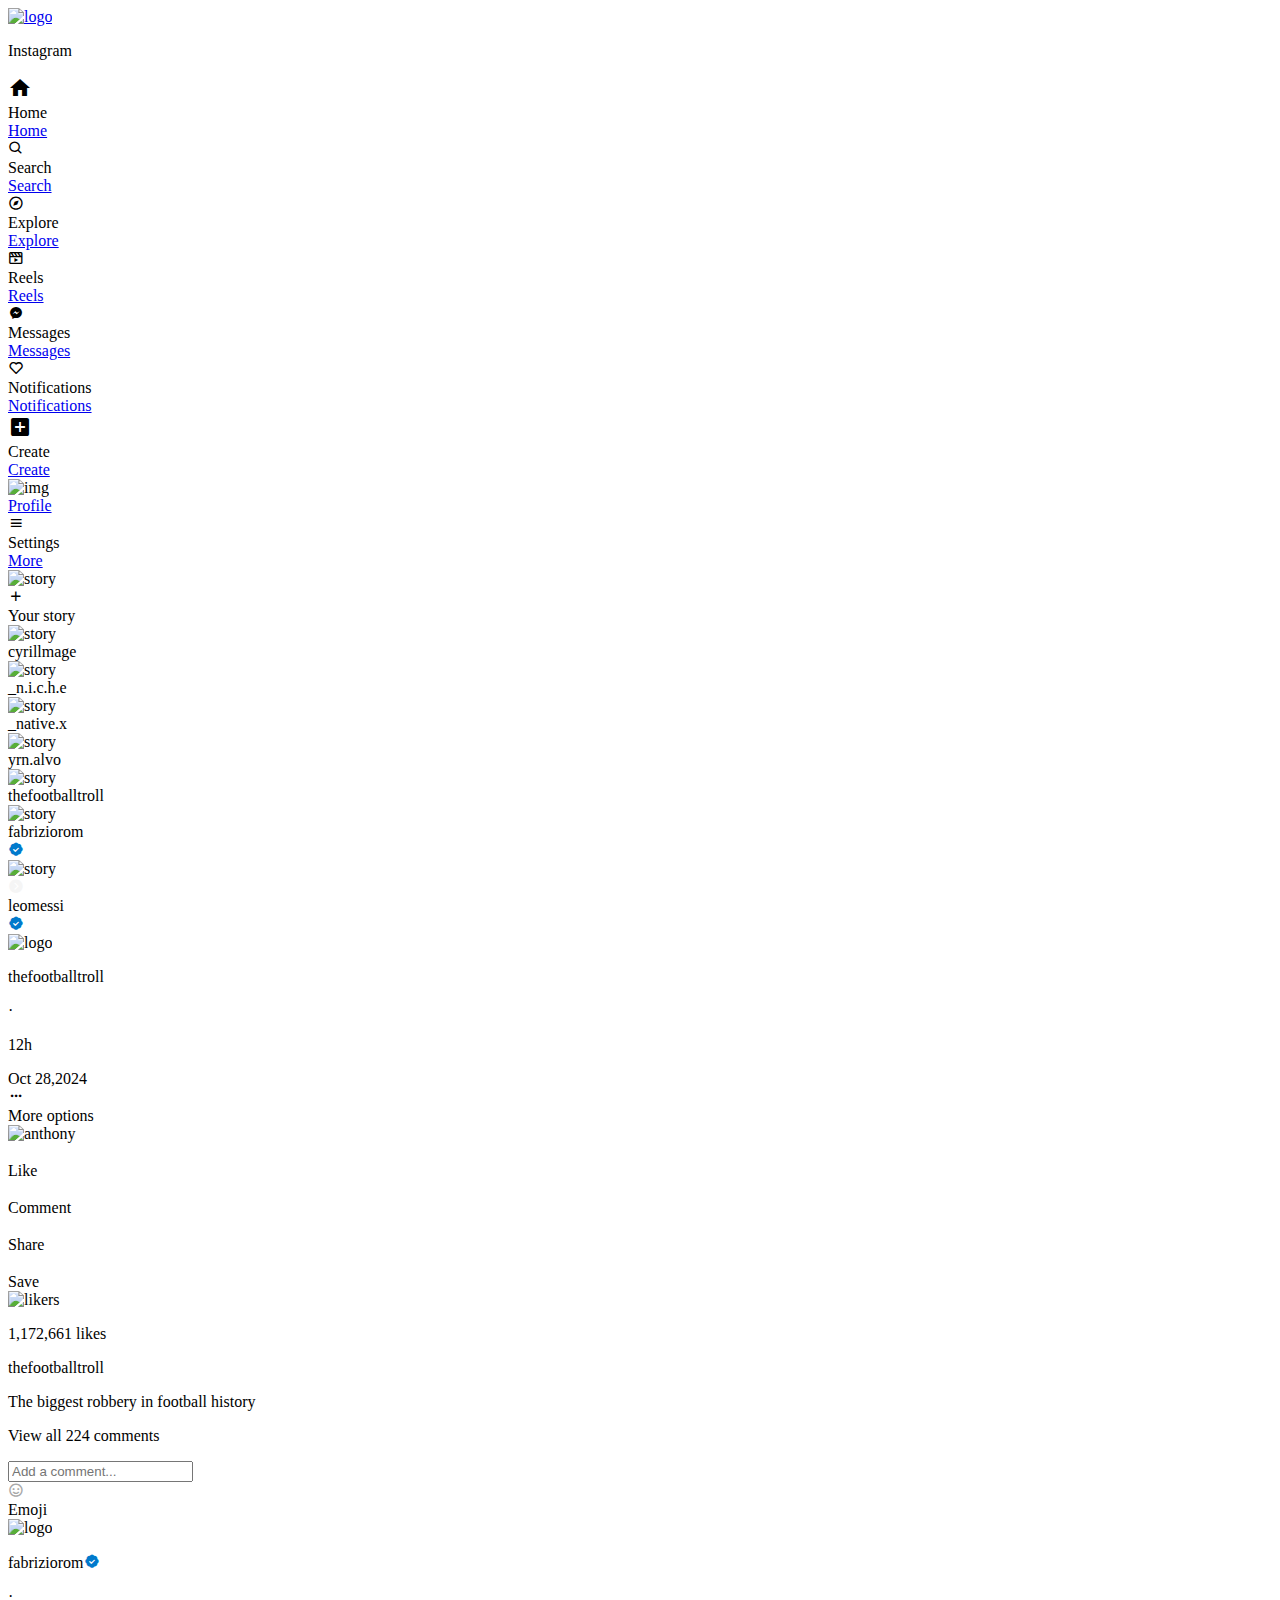
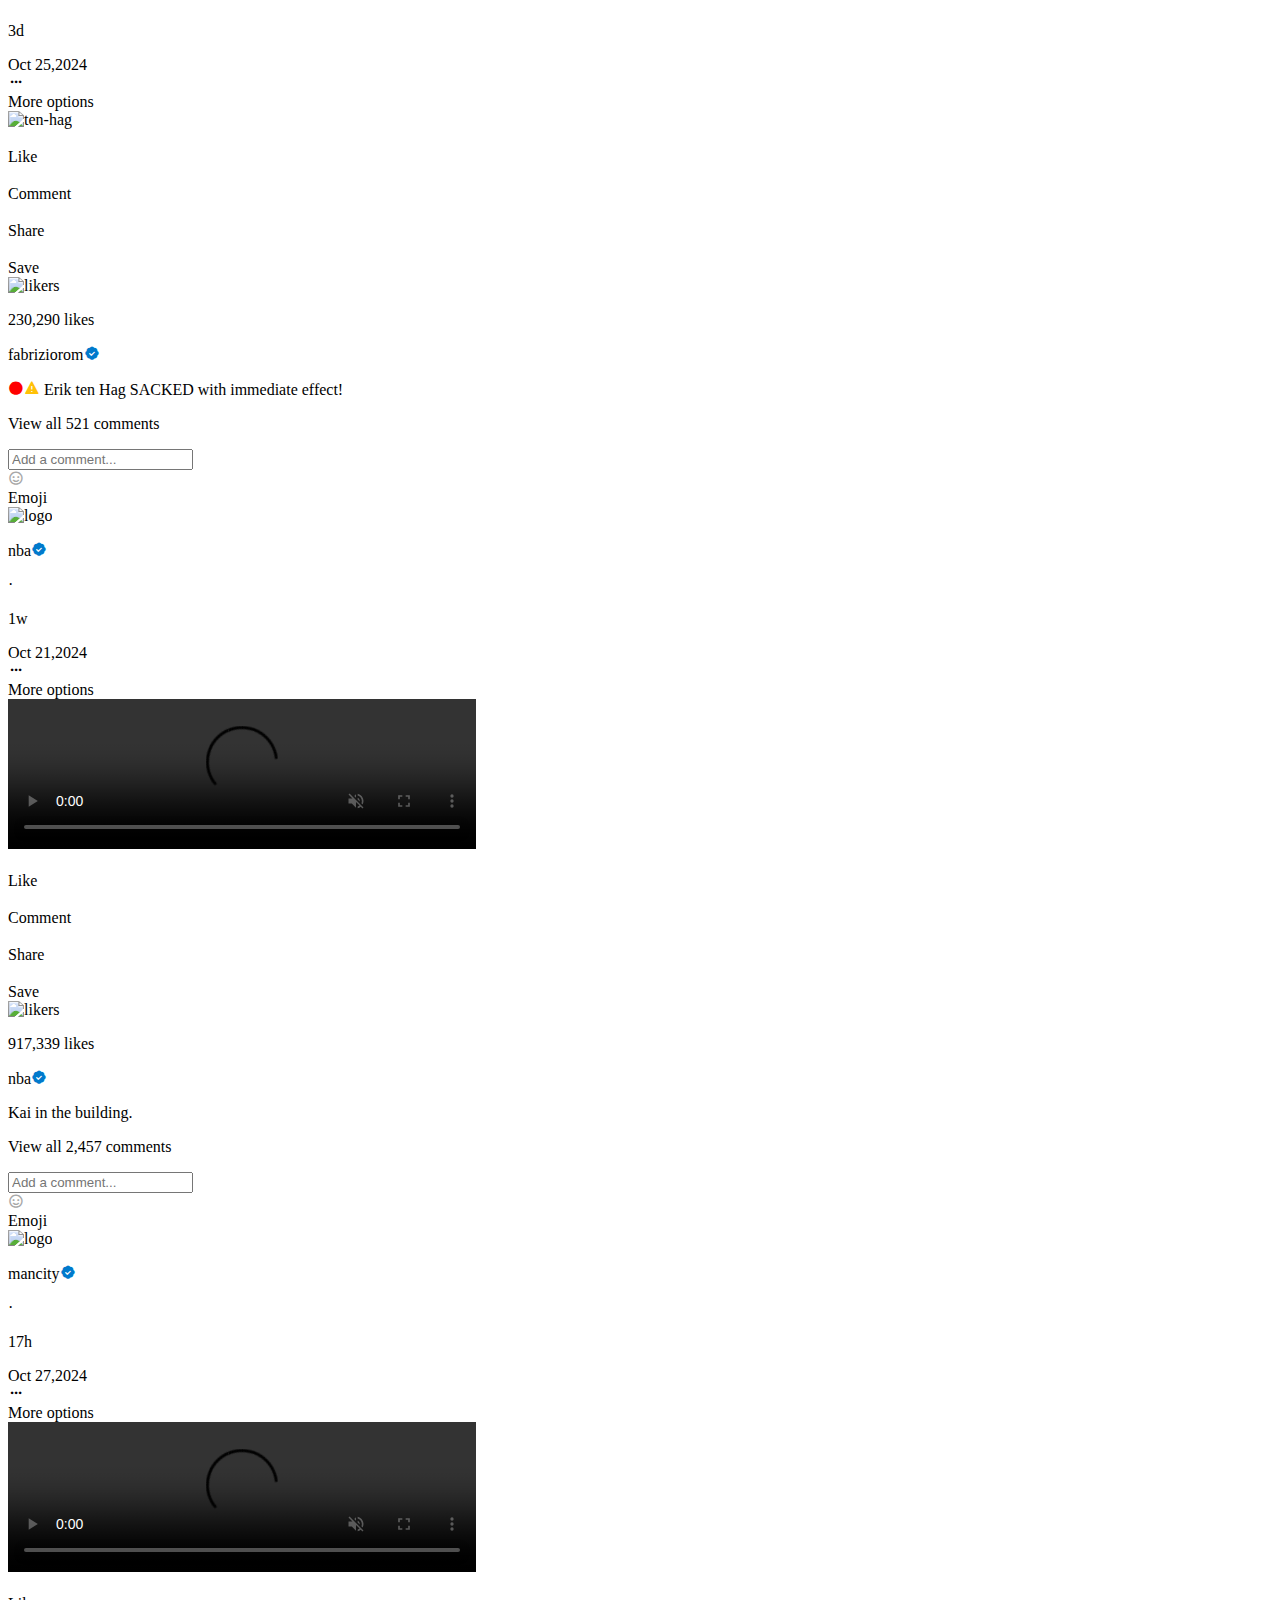
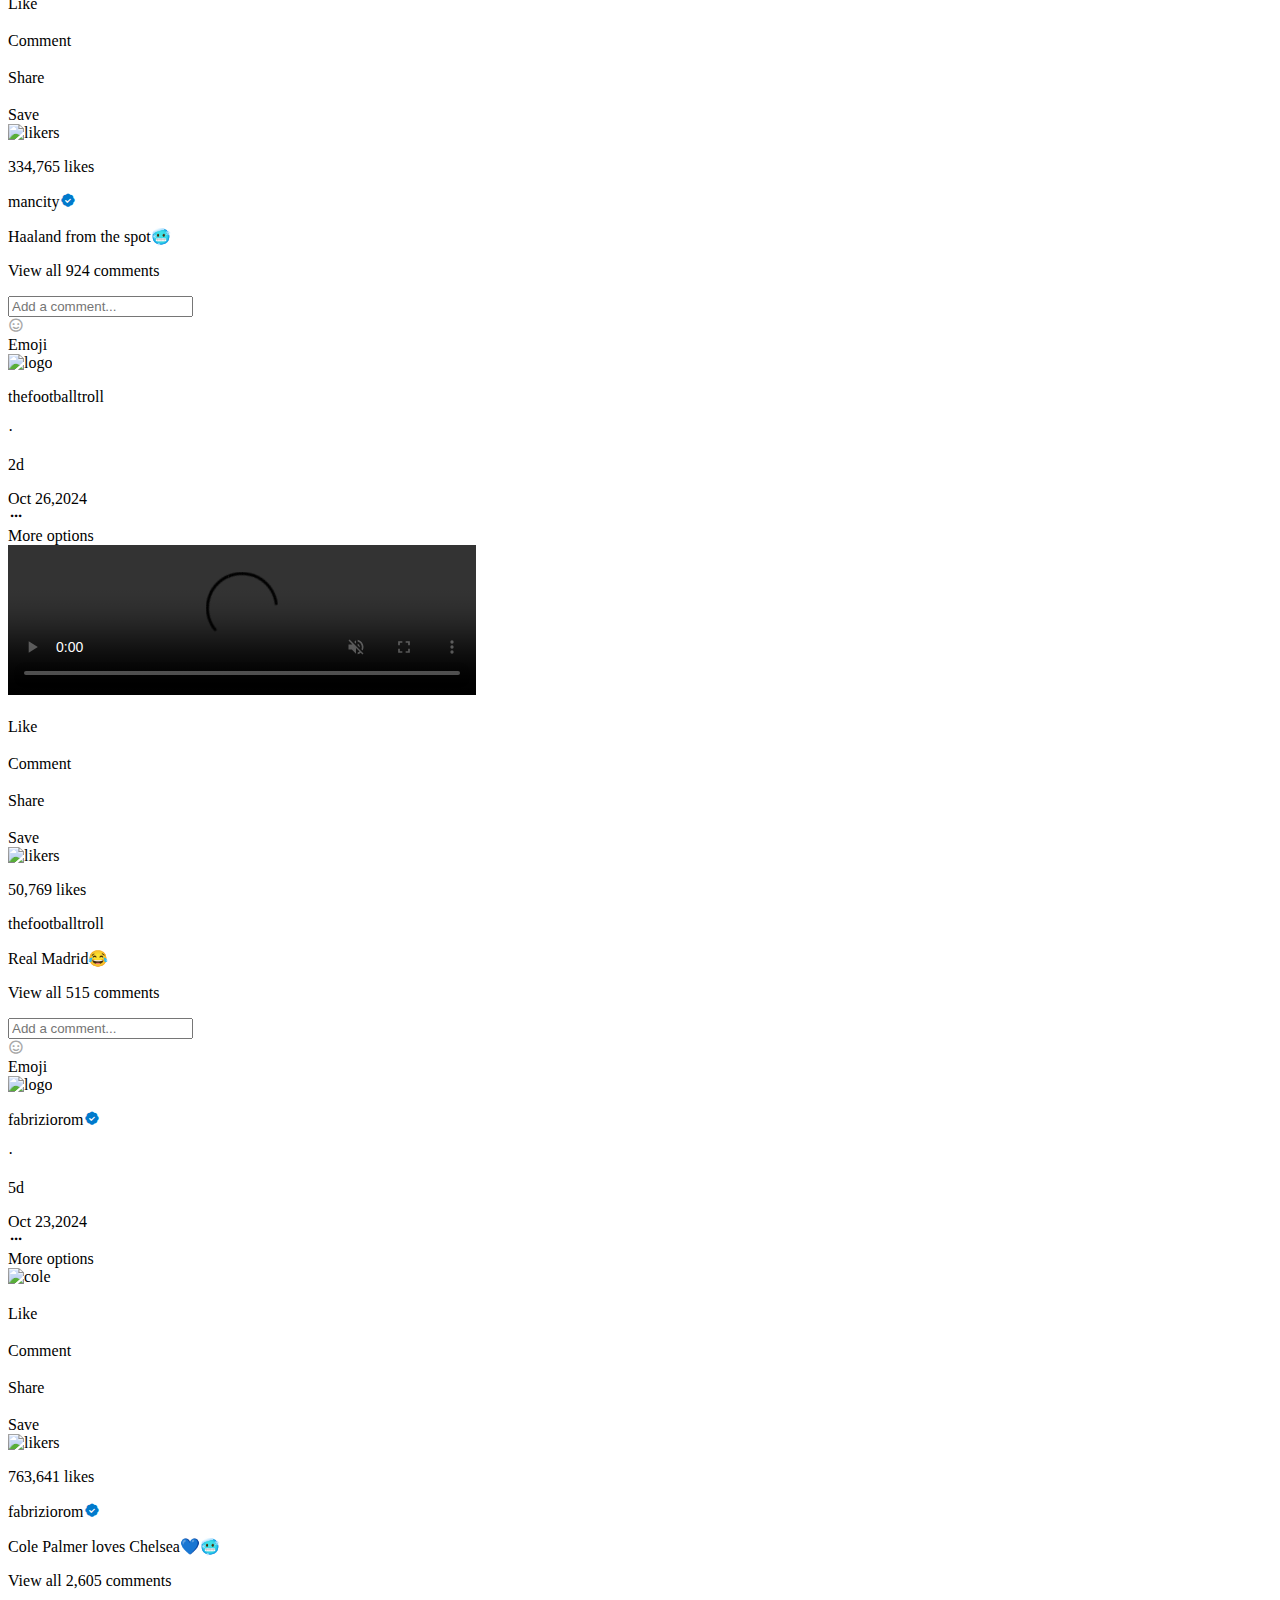
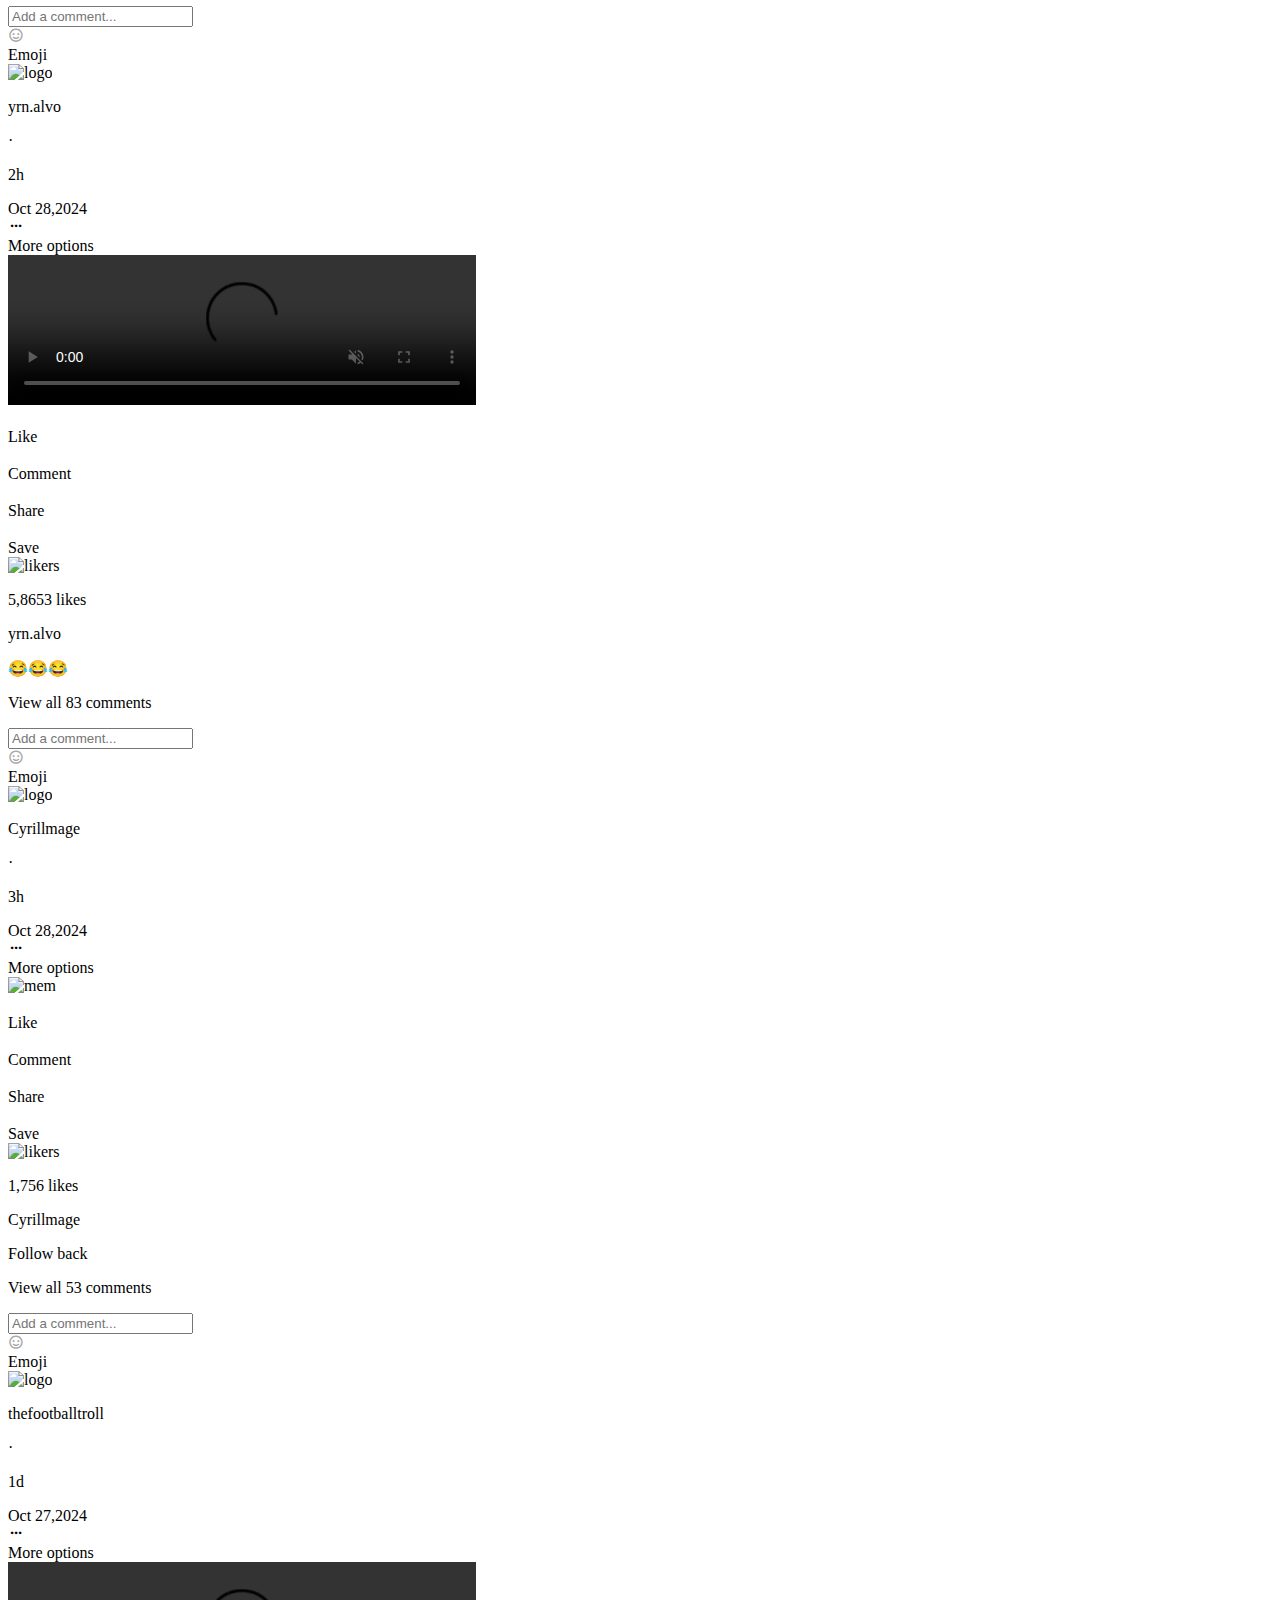
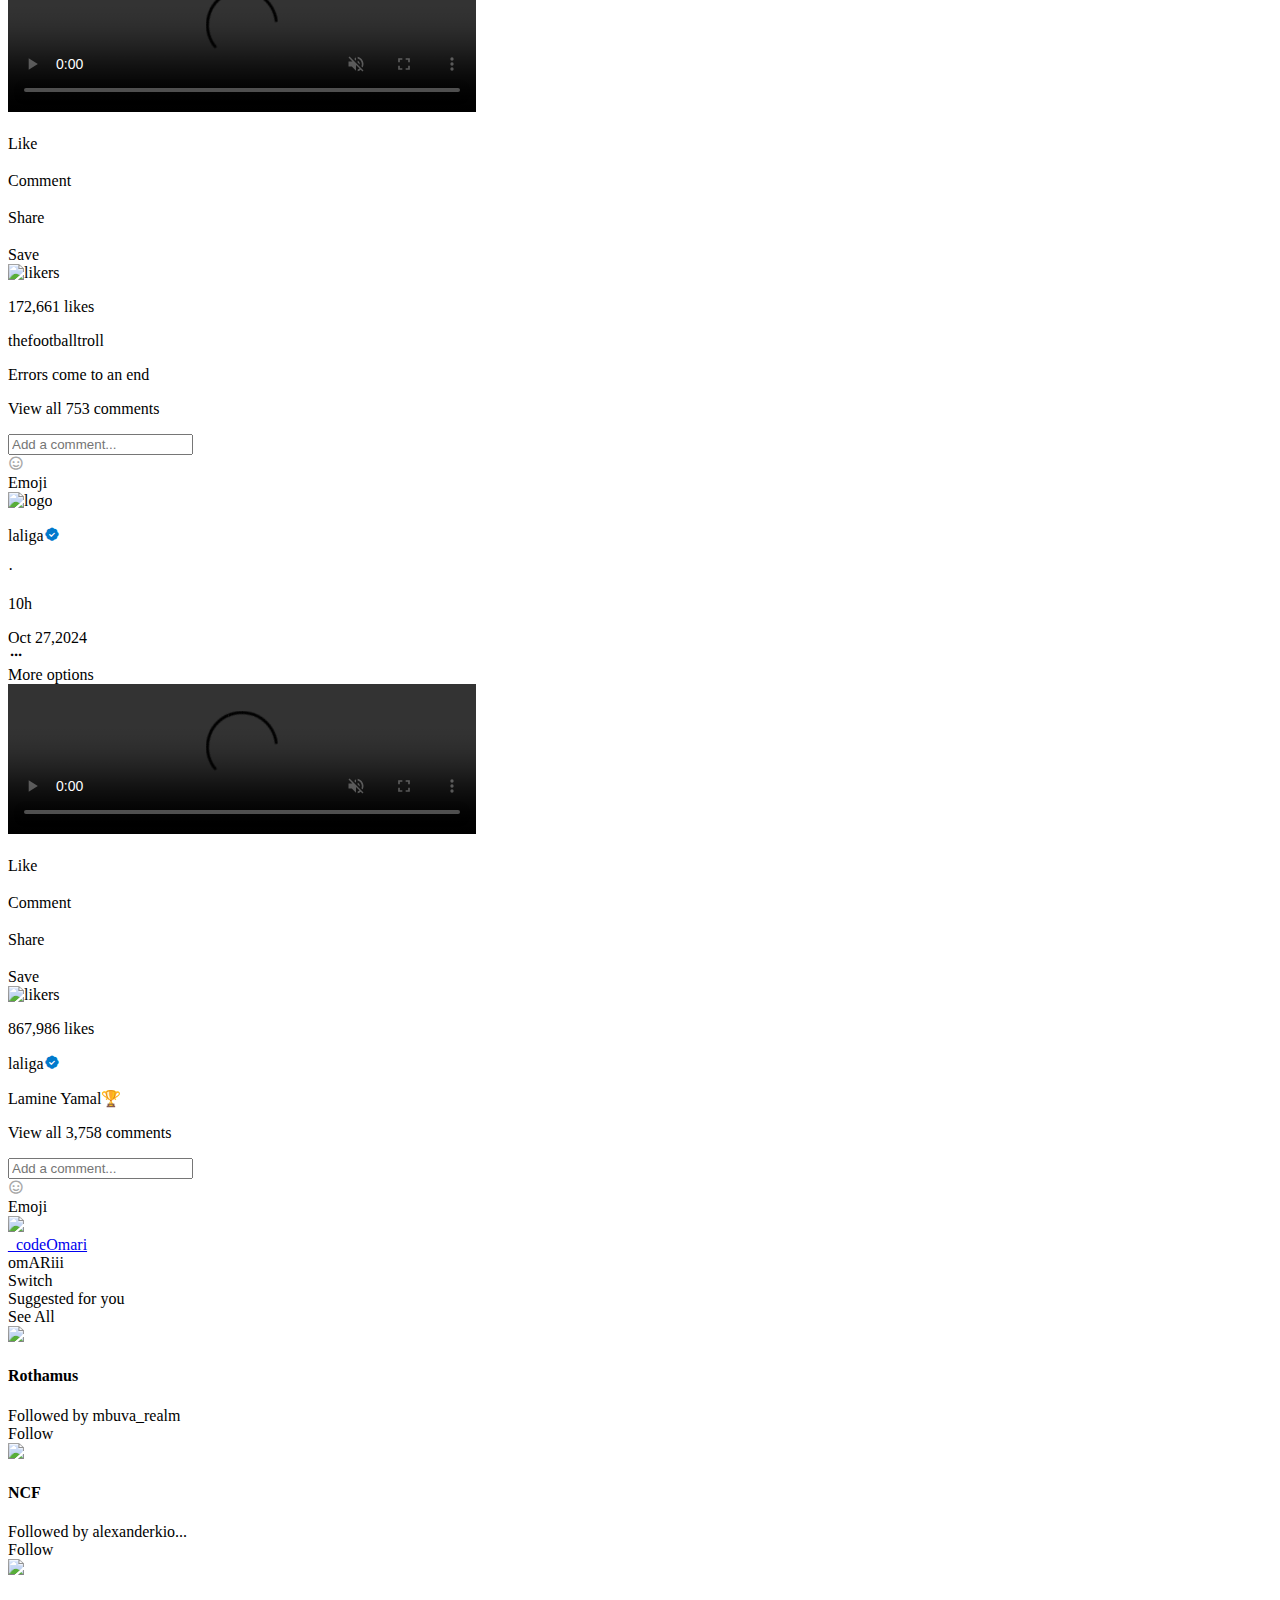
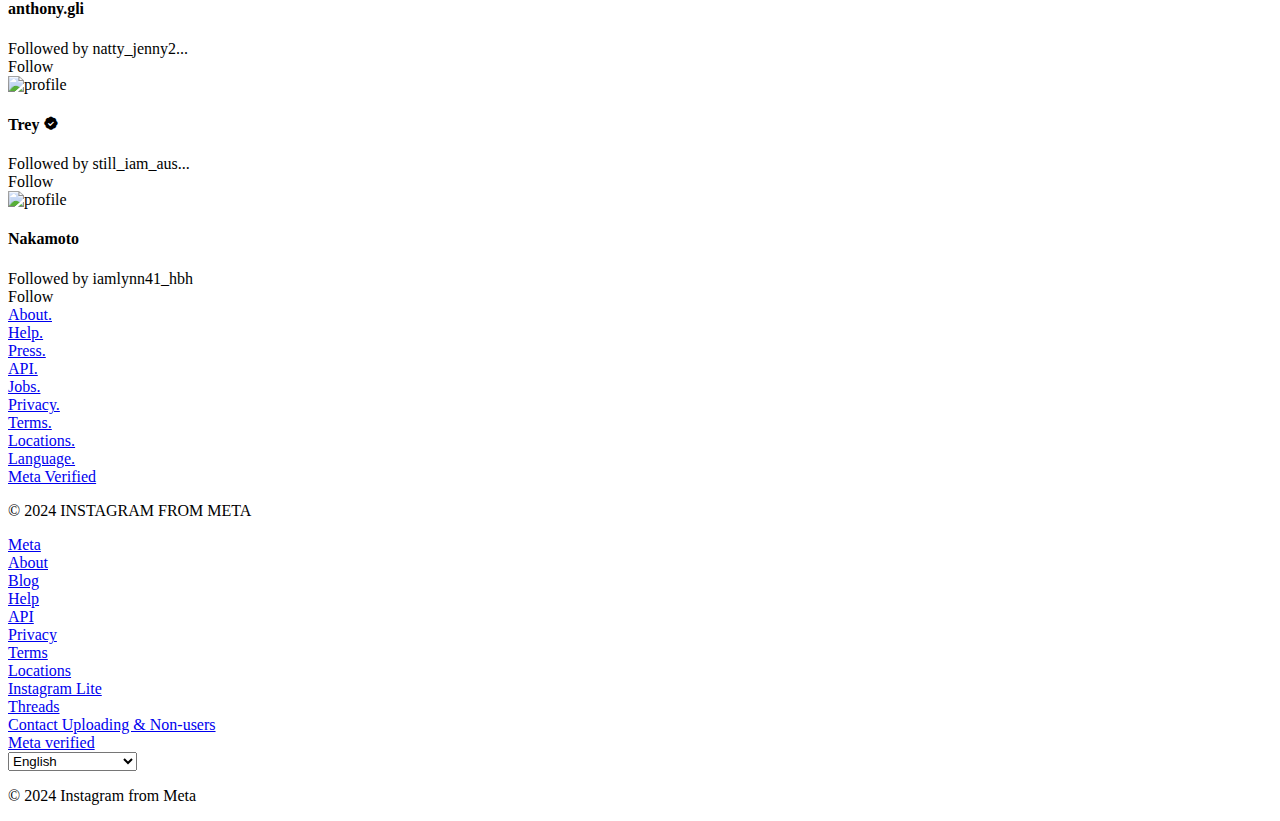
==== index.html @ 2310ecbd "Add files via upload" ====
<!DOCTYPE html>
<html lang="en">
    <head>
        <meta charset="UTF-8">
        <title> Instagram</title>
        <link href='https://unpkg.com/boxicons@2.1.4/css/boxicons.min.css' rel='stylesheet'>
        <link href="https://fonts.googleapis.com/icon?family=Material+Icons" rel="stylesheet">
        <link rel="stylesheet" href="style.css">
    </head>
    <body>
        <div class="container">

            <div class="navigation-section">
                <div class="website-logo">
                    <a href="#">
                        <img src="IG-website-images/web-name.PNG" alt="logo">
                    </a>
                    <div class="web-name">
                        <p>Instagram</p>
                    </div>
                </div>
                <div class="navigation-icons">
                    <div class="navigation-keys">
                        <div class="navigation-icon">
                            <div class="icon">
                                <i class="material-icons">home</i>
                                <div class="navigation-tooltip">Home</div>
                            </div>
                            <div class="navigation-name">
                                <a href="index.html">Home</a>
                            </div>
                        </div>
                        <div class="navigation-icon">
                            <div class="icon">
                                <i class='bx bx-search'></i>
                                <div class="navigation-tooltip">Search</div>
                            </div>
                           <div class="navigation-name">
                                <a href="#">Search</a>
                           </div>
                        </div>
                        <div class="navigation-icon">
                            <div class="icon">
                                <i class='bx bx-compass' ></i>
                                <div class="navigation-tooltip">Explore</div>
                            </div>
                            <div class="navigation-name">
                               <a href="#"> Explore</a>
                            </div>
                        </div>
                        <div class="navigation-icon">
                            <div class="icon">
                                <i class='bx bx-movie-play'></i>
                                <div class="navigation-tooltip">Reels</div>
                            </div>
                            <div class="navigation-name">
                                <a href="#">Reels</a>
                            </div>
                        </div>
                        <div class="navigation-icon">
                            <div class="icon">
                                <i class='bx bxl-messenger'></i>
                                <div class="navigation-tooltip">Messages</div>
                            </div>
                            <div class="navigation-name">
                                <a href="#">Messages</a>
                            </div>
                        </div>
                        <div class="navigation-icon">
                            <div class="icon">
                                <i class='bx bx-heart'></i>
                                <div class="navigation-tooltip">Notifications</div>
                            </div>
                            <div class="navigation-name">
                                <a href="#">Notifications</a>
                            </div>
                        </div>
                        <div class="navigation-icon">
                            <div class="icon">
                                <i class="material-icons">add_box</i>
                                <div class="navigation-tooltip">Create</div>
                            </div>
                            <div class="navigation-name">
                                <a href="#">Create</a>
                            </div>
                        </div>
                        <div class="navigation-profile">
                            <img class="profile-click" src="IG-website-images/pic05.jpeg" alt="img">
                            <div class="navigations-name">
                                <a href="profile-page.html">Profile</a>
                            </div>
                        </div>
                    </div>
                    <div class="navigation-menu">
                        <div class="icon">
                            <i class='bx bx-menu'></i>
                            <div class="navigation-tooltip">Settings</div>
                        </div>
                        <div class="navigation-name">
                            <a href="#">More</a>
                        </div>
                    </div>
                </div>
            </div>

            <div class="body-content">
                <div class="ig-stories">
                    <div class="user-stories">
                        <img class="my-profile" src="IG-website-images/pic05.jpeg" alt="story">
                        <div class="add-button">
                            <i class='bx bx-plus'></i>
                        </div>
                        <div class="your-story">
                            Your story
                        </div>
                    </div>
                    <div class="user-stories">
                        <div class="profile-pic">
                            <img class="user-profile" src="IG-website-images/pic01.jpeg" alt="story">
                        </div>
                        <div class="username">
                            cyrillmage
                        </div>
                    </div>
                    <div class="user-stories">
                        <img class="user-profile" src="IG-website-images/pic02.jpeg" alt="story">
                        <div class="username">
                            _n.i.c.h.e
                        </div>
                    </div>
                    <div class="user-stories">
                        <img class="user-profile" src="IG-website-images/pic03.jpeg" alt="story">
                        <div class="username">
                            _native.x
                        </div>
                    </div>
                    <div class="user-stories">
                        <img class="user-profile" src="IG-website-images/pic04.jpeg" alt="story">
                        <div class="username">
                            yrn.alvo
                        </div>
                    </div>
                    <div class="user-stories">
                        <img class="user-profile" src="IG-website-images/trooll.jpeg" alt="story">
                        <div class="username">
                            thefootballtroll
                        </div>
                    </div>
                    <div class="user-stories">
                        <img class="user-profile" src="IG-website-images/fabrizio.jpeg" alt="story">
                        <div class="user-verified">
                            fabriziorom
                            <div class="verified">
                                <i class='bx bxs-badge-check' style='color:#007acc'  ></i>
                            </div>
                        </div>
                    </div>
                    <div class="user-stories">
                        <img class="user-profile" src="IG-website-images/lionel.jpeg" alt="story">
                        <div class="right-arrow">
                            <i class='bx bxs-chevron-right-circle' style='color:#f5f5f5' ></i>
                        </div>
                        <div class="user-verified">
                            leomessi
                            <div class="verified">
                                <i class='bx bxs-badge-check' style='color:#007acc'  ></i>
                            </div>
                        </div>
                    </div>
                </div>

                <div class="user-content">
                    <div class="troll-football">
                        <div class="username-content">
                            <div class="first-section">
                                <img class="content" src="Body-images/trooll.jpeg" alt="logo">
                                <div class="userpost-content">
                                    <p>thefootballtroll</p>
                                </div>
                                <div class="mid-dot"> &middot;</div>
                                <div class="content-time">
                                    <p>12h</p>
                                    <div class="content-tooltip">Oct 28,2024</div>
                                </div>
                            </div>
                            <div class="more-options">
                                <i class='bx bx-dots-horizontal-rounded'></i>
                                <div class="more-options-tooltip">More options</div>
                            </div>
                        </div>
                        <div class="content-show">
                            <img class="show-content" src="Body-images/trooll-img.jpeg" alt="anthony">
                        </div>
                        <div class="reaction-section">
                            <div class="like-icon">
                                <i class='bx bx-heart' style='color:#ffffff' ></i>
                                <div class="reaction-tooltip">Like</div>
                            </div>
                            <div class="comment-icon">
                                <i class='bx bx-message-rounded' style='color:#ffffff'  ></i>
                                <div class="reaction-tooltip">Comment</div>
                            </div>
                            <div class="reaction-icon">
                                <i class='bx bx-send' style='color:#ffffff'  ></i>
                                <div class="reaction-tooltip">Share</div>
                            </div>
                            <div class="bookmark-icon">
                                <i class='bx bx-bookmark' style='color:#ffffff'  ></i>
                                <div class="reaction-tooltip">Save</div>
                            </div>
                        </div>
                        <div class="likes-number">
                            <div class="likers">
                                <img src="Body-images/likers.PNG" alt="likers">
                            </div>
                            <div class="like-figure">
                                <p>1,172,661 likes</p>
                            </div>
                        </div>
                        <div class="user-comment">
                            <div class="account-name">
                                <p>thefootballtroll</p>
                            </div>
                            <div class="comment-description">
                                <p>
                                    The biggest robbery in football history
                                </p>
                            </div>
                        </div>
                        <div class="view-comments">
                            <p>
                                View all 224 comments
                            </p>
                        </div>
                        <div class="add-comment">
                            <div class="user-input">
                                <input type="text" class="search-input" placeholder="Add a comment...">
                            </div>
                            <div class="emoji-comment">
                                <i class='bx bx-smile' style='color:#a8a8a8'  ></i>
                                <div class="emoji-tooltip">Emoji</div>
                            </div>
                        </div>
                    </div>

                    <div class="fabrizio-rom">
                        <div class="username-content">
                            <div class="first-section">
                                <img class="content" src="Body-images/fabrizio.jpeg" alt="logo">
                                <div class="userpost-content">
                                    <p>fabriziorom<i class='bx bxs-badge-check' style='color:#007acc'  ></i></p>
                                </div>
                                <div class="mid-dot"> &middot;</div>
                                <div class="content-time">
                                    <p>3d</p>
                                    <div class="content-tooltip">Oct 25,2024</div>
                                </div>
                            </div>
                            <div class="more-options">
                                <i class='bx bx-dots-horizontal-rounded'></i>
                                <div class="more-options-tooltip">More options</div>
                            </div>
                        </div>
                        <div class="content-show">
                            <img class="show-content" src="Body-images/fabrizio-img.jpeg" alt="ten-hag">
                        </div>
                        <div class="reaction-section">
                            <div class="like-icon">
                                <i class='bx bx-heart' style='color:#ffffff' ></i>
                                <div class="reaction-tooltip">Like</div>
                            </div>
                            <div class="comment-icon">
                                <i class='bx bx-message-rounded' style='color:#ffffff'  ></i>
                                <div class="reaction-tooltip">Comment</div>
                            </div>
                            <div class="reaction-icon">
                                <i class='bx bx-send' style='color:#ffffff'  ></i>
                                <div class="reaction-tooltip">Share</div>
                            </div>
                            <div class="bookmark-icon">
                                <i class='bx bx-bookmark' style='color:#ffffff'  ></i>
                                <div class="reaction-tooltip">Save</div>
                            </div>
                        </div>
                        <div class="likes-number">
                            <div class="likers">
                                <img src="Body-images/likers-2.PNG" alt="likers">
                            </div>
                            <div class="like-figure">
                                <p>230,290 likes</p>
                            </div>
                        </div>
                        <div class="user-comment">
                            <div class="account-name">
                                <p>fabriziorom<i class='bx bxs-badge-check' style='color:#007acc'  ></i></p>
                            </div>
                            <div class="comment-description">
                                <p>
                                    <i class='bx bxs-circle' style='color:#ff0000'  ></i><i class='bx bxs-error' style='color:#ffc107'  ></i>
                                    Erik ten Hag SACKED with immediate effect! 
                                </p>
                            </div>
                        </div>
                        <div class="view-comments">
                            <p>
                                View all 521 comments
                            </p>
                        </div>
                        <div class="add-comment">
                            <div class="user-input">
                                <input type="text" class="search-input" placeholder="Add a comment...">
                            </div>
                            <div class="emoji-comment">
                                <i class='bx bx-smile' style='color:#a8a8a8'  ></i>
                                <div class="emoji-tooltip">Emoji</div>
                            </div>
                        </div>
                    </div>

                    <div class="nba">
                        <div class="username-content">
                            <div class="first-section">
                                <img class="content" src="Body-images/nba.jpeg" alt="logo">
                                <div class="userpost-content">
                                    <p>nba<i class='bx bxs-badge-check' style='color:#007acc'  ></i></p>
                                </div>
                                <div class="mid-dot"> &middot;</div>
                                <div class="content-time">
                                    <p>1w</p>
                                    <div class="content-tooltip">Oct 21,2024</div>
                                </div>
                            </div>
                            <div class="more-options">
                                <i class='bx bx-dots-horizontal-rounded'></i>
                                <div class="more-options-tooltip">More options</div>
                            </div>
                        </div>
                        <div class="content-show">
                            <video width="468px" autoplay muted controls>
                                <source src="Body-images/kai-cenat.mp4" type="video/mp4">
                            </video>
                        </div>
                        <div class="reaction-section">
                            <div class="like-icon">
                                <i class='bx bx-heart' style='color:#ffffff' ></i>
                                <div class="reaction-tooltip">Like</div>
                            </div>
                            <div class="comment-icon">
                                <i class='bx bx-message-rounded' style='color:#ffffff'  ></i>
                                <div class="reaction-tooltip">Comment</div>
                            </div>
                            <div class="reaction-icon">
                                <i class='bx bx-send' style='color:#ffffff'  ></i>
                                <div class="reaction-tooltip">Share</div>
                            </div>
                            <div class="bookmark-icon">
                                <i class='bx bx-bookmark' style='color:#ffffff'  ></i>
                                <div class="reaction-tooltip">Save</div>
                            </div>
                        </div>
                        <div class="likes-number">
                            <div class="likers">
                                <img src="Body-images/liker-3.PNG" alt="likers">
                            </div>
                            <div class="like-figure">
                                <p>917,339 likes</p>
                            </div>
                        </div>
                        <div class="user-comment">
                            <div class="account-name">
                                <p>nba<i class='bx bxs-badge-check' style='color:#007acc'  ></i></p>
                            </div>
                            <div class="comment-description">
                                <p>
                                    Kai in the building.
                                </p>
                            </div>
                        </div>
                        <div class="view-comments">
                            <p>
                                View all 2,457 comments
                            </p>
                        </div>
                        <div class="add-comment">
                            <div class="user-input">
                                <input type="text" class="search-input" placeholder="Add a comment...">
                            </div>
                            <div class="emoji-comment">
                                <i class='bx bx-smile' style='color:#a8a8a8'  ></i>
                                <div class="emoji-tooltip">Emoji</div>
                            </div>
                        </div>
                    </div>

                    <div class="man-city">
                        <div class="username-content">
                            <div class="first-section">
                                <img class="content" src="Body-images/man-city.jpeg" alt="logo">
                                <div class="userpost-content">
                                    <p>mancity<i class='bx bxs-badge-check' style='color:#007acc'  ></i></p>
                                </div>
                                <div class="mid-dot"> &middot;</div>
                                <div class="content-time">
                                    <p>17h</p>
                                    <div class="content-tooltip">Oct 27,2024</div>
                                </div>
                            </div>
                            <div class="more-options">
                                <i class='bx bx-dots-horizontal-rounded'></i>
                                <div class="more-options-tooltip">More options</div>
                            </div>
                        </div>
                        <div class="content-show">
                            <video width="468px" autoplay controls muted>
                                <source src="Body-images/haaland.mp4" type="video/mp4">
                            </video>
                        </div>
                        <div class="reaction-section">
                            <div class="like-icon">
                                <i class='bx bx-heart' style='color:#ffffff' ></i>
                                <div class="reaction-tooltip">Like</div>
                            </div>
                            <div class="comment-icon">
                                <i class='bx bx-message-rounded' style='color:#ffffff'  ></i>
                                <div class="reaction-tooltip">Comment</div>
                            </div>
                            <div class="reaction-icon">
                                <i class='bx bx-send' style='color:#ffffff'  ></i>
                                <div class="reaction-tooltip">Share</div>
                            </div>
                            <div class="bookmark-icon">
                                <i class='bx bx-bookmark' style='color:#ffffff'  ></i>
                                <div class="reaction-tooltip">Save</div>
                            </div>
                        </div>
                        <div class="likes-number">
                            <div class="likers">
                                <img src="Body-images/likers.PNG" alt="likers">
                            </div>
                            <div class="like-figure">
                                <p>334,765 likes</p>
                            </div>
                        </div>
                        <div class="user-comment">
                            <div class="account-name">
                                <p>mancity<i class='bx bxs-badge-check' style='color:#007acc'  ></i></p>
                            </div>
                            <div class="comment-description">
                                <p>
                                    Haaland from the spot&#x1F976;
                                </p>
                            </div>
                        </div>
                        <div class="view-comments">
                            <p>
                                View all 924 comments
                            </p>
                        </div>
                        <div class="add-comment">
                            <div class="user-input">
                                <input type="text" class="search-input" placeholder="Add a comment...">
                            </div>
                            <div class="emoji-comment">
                                <i class='bx bx-smile' style='color:#a8a8a8'  ></i>
                                <div class="emoji-tooltip">Emoji</div>
                            </div>
                        </div>
                    </div>

                    <div class="troll-football">
                        <div class="username-content">
                            <div class="first-section">
                                <img class="content" src="Body-images/trooll.jpeg" alt="logo">
                                <div class="userpost-content">
                                    <p>thefootballtroll</p>
                                </div>
                                <div class="mid-dot"> &middot;</div>
                                <div class="content-time">
                                    <p>2d</p>
                                    <div class="content-tooltip">Oct 26,2024</div>
                                </div>
                            </div>
                            <div class="more-options">
                                <i class='bx bx-dots-horizontal-rounded'></i>
                                <div class="more-options-tooltip">More options</div>
                            </div>
                        </div>
                        <div class="content-show">
                            <video width="468px" autoplay muted controls>
                                <source src="Body-images/real-madrid.mp4">
                            </video>
                        </div>
                        <div class="reaction-section">
                            <div class="like-icon">
                                <i class='bx bx-heart' style='color:#ffffff' ></i>
                                <div class="reaction-tooltip">Like</div>
                            </div>
                            <div class="comment-icon">
                                <i class='bx bx-message-rounded' style='color:#ffffff'  ></i>
                                <div class="reaction-tooltip">Comment</div>
                            </div>
                            <div class="reaction-icon">
                                <i class='bx bx-send' style='color:#ffffff'  ></i>
                                <div class="reaction-tooltip">Share</div>
                            </div>
                            <div class="bookmark-icon">
                                <i class='bx bx-bookmark' style='color:#ffffff'  ></i>
                                <div class="reaction-tooltip">Save</div>
                            </div>
                        </div>
                        <div class="likes-number">
                            <div class="likers">
                                <img src="Body-images/likers-2.PNG" alt="likers">
                            </div>
                            <div class="like-figure">
                                <p>50,769 likes</p>
                            </div>
                        </div>
                        <div class="user-comment">
                            <div class="account-name">
                                <p>thefootballtroll</p>
                            </div>
                            <div class="comment-description">
                                <p>
                                    Real Madrid&#x1F602;
                                </p>
                            </div>
                        </div>
                        <div class="view-comments">
                            <p>
                                View all 515 comments
                            </p>
                        </div>
                        <div class="add-comment">
                            <div class="user-input">
                                <input type="text" class="search-input" placeholder="Add a comment...">
                            </div>
                            <div class="emoji-comment">
                                <i class='bx bx-smile' style='color:#a8a8a8'  ></i>
                                <div class="emoji-tooltip">Emoji</div>
                            </div>
                        </div>
                    </div>

                    <div class="fabrizio-rom">
                        <div class="username-content">
                            <div class="first-section">
                                <img class="content" src="Body-images/fabrizio.jpeg" alt="logo">
                                <div class="userpost-content">
                                    <p>fabriziorom<i class='bx bxs-badge-check' style='color:#007acc'  ></i></p>
                                </div>
                                <div class="mid-dot"> &middot;</div>
                                <div class="content-time">
                                    <p>5d</p>
                                    <div class="content-tooltip">Oct 23,2024</div>
                                </div>
                            </div>
                            <div class="more-options">
                                <i class='bx bx-dots-horizontal-rounded'></i>
                                <div class="more-options-tooltip">More options</div>
                            </div>
                        </div>
                        <div class="content-show">
                            <img class="show-content" src="Body-images/cole-palmer.jpeg" alt="cole">
                        </div>
                        <div class="reaction-section">
                            <div class="like-icon">
                                <i class='bx bx-heart' style='color:#ffffff' ></i>
                                <div class="reaction-tooltip">Like</div>
                            </div>
                            <div class="comment-icon">
                                <i class='bx bx-message-rounded' style='color:#ffffff'  ></i>
                                <div class="reaction-tooltip">Comment</div>
                            </div>
                            <div class="reaction-icon">
                                <i class='bx bx-send' style='color:#ffffff'  ></i>
                                <div class="reaction-tooltip">Share</div>
                            </div>
                            <div class="bookmark-icon">
                                <i class='bx bx-bookmark' style='color:#ffffff'  ></i>
                                <div class="reaction-tooltip">Save</div>
                            </div>
                        </div>
                        <div class="likes-number">
                            <div class="likers">
                                <img src="Body-images/likers.PNG" alt="likers">
                            </div>
                            <div class="like-figure">
                                <p>763,641 likes</p>
                            </div>
                        </div>
                        <div class="user-comment">
                            <div class="account-name">
                                <p>fabriziorom<i class='bx bxs-badge-check' style='color:#007acc'  ></i></p>
                            </div>
                            <div class="comment-description">
                                <p>
                                    Cole Palmer loves Chelsea&#x1F499;&#x1F976;
                                </p>
                            </div>
                        </div>
                        <div class="view-comments">
                            <p>
                                View all 2,605 comments
                            </p>
                        </div>
                        <div class="add-comment">
                            <div class="user-input">
                                <input type="text" class="search-input" placeholder="Add a comment...">
                            </div>
                            <div class="emoji-comment">
                                <i class='bx bx-smile' style='color:#a8a8a8'  ></i>
                                <div class="emoji-tooltip">Emoji</div>
                            </div>
                        </div>
                    </div>

                    <div class="yrn-alvo">
                        <div class="username-content">
                            <div class="first-section">
                                <img class="content" src="Body-images/pic04.jpeg" alt="logo">
                                <div class="userpost-content">
                                    <p>yrn.alvo</p>
                                </div>
                                <div class="mid-dot"> &middot;</div>
                                <div class="content-time">
                                    <p>2h</p>
                                    <div class="content-tooltip">Oct 28,2024</div>
                                </div>
                            </div>
                            <div class="more-options">
                                <i class='bx bx-dots-horizontal-rounded'></i>
                                <div class="more-options-tooltip">More options</div>
                            </div>
                        </div>
                        <div class="content-show">
                            <video width="468px" autoplay muted controls>
                                <source src="Body-images/yrn-alvo.mp4" type="video/mp4">
                            </video>
                        </div>
                        <div class="reaction-section">
                            <div class="like-icon">
                                <i class='bx bx-heart' style='color:#ffffff' ></i>
                                <div class="reaction-tooltip">Like</div>
                            </div>
                            <div class="comment-icon">
                                <i class='bx bx-message-rounded' style='color:#ffffff'  ></i>
                                <div class="reaction-tooltip">Comment</div>
                            </div>
                            <div class="reaction-icon">
                                <i class='bx bx-send' style='color:#ffffff'  ></i>
                                <div class="reaction-tooltip">Share</div>
                            </div>
                            <div class="bookmark-icon">
                                <i class='bx bx-bookmark' style='color:#ffffff'  ></i>
                                <div class="reaction-tooltip">Save</div>
                            </div>
                        </div>
                        <div class="likes-number">
                            <div class="likers">
                                <img src="Body-images/likers-2.PNG" alt="likers">
                            </div>
                            <div class="like-figure">
                                <p>5,8653 likes</p>
                            </div>
                        </div>
                        <div class="user-comment">
                            <div class="account-name">
                                <p>yrn.alvo</p>
                            </div>
                            <div class="comment-description">
                                <p>
                                    &#x1F602;&#x1F602;&#x1F602;
                                </p>
                            </div>
                        </div>
                        <div class="view-comments">
                            <p>
                                View all 83 comments
                            </p>
                        </div>
                        <div class="add-comment">
                            <div class="user-input">
                                <input type="text" class="search-input" placeholder="Add a comment...">
                            </div>
                            <div class="emoji-comment">
                                <i class='bx bx-smile' style='color:#a8a8a8'  ></i>
                                <div class="emoji-tooltip">Emoji</div>
                            </div>
                        </div>
                    </div>

                    <div class="cyrillmage">
                        <div class="username-content">
                            <div class="first-section">
                                <img class="content" src="Body-images/pic01.jpeg" alt="logo">
                                <div class="userpost-content">
                                    <p>Cyrillmage</p>
                                </div>
                                <div class="mid-dot"> &middot;</div>
                                <div class="content-time">
                                    <p>3h</p>
                                    <div class="content-tooltip">Oct 28,2024</div>
                                </div>
                            </div>
                            <div class="more-options">
                                <i class='bx bx-dots-horizontal-rounded'></i>
                                <div class="more-options-tooltip">More options</div>
                            </div>
                        </div>
                        <div class="content-show">
                            <img class="show-content" src="Body-images/cyrillmage.jpeg" alt="mem">
                        </div>
                        <div class="reaction-section">
                            <div class="like-icon">
                                <i class='bx bx-heart' style='color:#ffffff' ></i>
                                <div class="reaction-tooltip">Like</div>
                            </div>
                            <div class="comment-icon">
                                <i class='bx bx-message-rounded' style='color:#ffffff'  ></i>
                                <div class="reaction-tooltip">Comment</div>
                            </div>
                            <div class="reaction-icon">
                                <i class='bx bx-send' style='color:#ffffff'  ></i>
                                <div class="reaction-tooltip">Share</div>
                            </div>
                            <div class="bookmark-icon">
                                <i class='bx bx-bookmark' style='color:#ffffff'  ></i>
                                <div class="reaction-tooltip">Save</div>
                            </div>
                        </div>
                        <div class="likes-number">
                            <div class="likers">
                                <img src="Body-images/liker-3.PNG" alt="likers">
                            </div>
                            <div class="like-figure">
                                <p>1,756 likes</p>
                            </div>
                        </div>
                        <div class="user-comment">
                            <div class="account-name">
                                <p>Cyrillmage</p>
                            </div>
                            <div class="comment-description">
                                <p>
                                    Follow back
                                </p>
                            </div>
                        </div>
                        <div class="view-comments">
                            <p>
                                View all 53 comments
                            </p>
                        </div>
                        <div class="add-comment">
                            <div class="user-input">
                                <input type="text" class="search-input" placeholder="Add a comment...">
                            </div>
                            <div class="emoji-comment">
                                <i class='bx bx-smile' style='color:#a8a8a8'  ></i>
                                <div class="emoji-tooltip">Emoji</div>
                            </div>
                        </div>
                    </div>

                    <div class="troll-football">
                        <div class="username-content">
                            <div class="first-section">
                                <img class="content" src="Body-images/trooll.jpeg" alt="logo">
                                <div class="userpost-content">
                                    <p>thefootballtroll</p>
                                </div>
                                <div class="mid-dot"> &middot;</div>
                                <div class="content-time">
                                    <p>1d</p>
                                    <div class="content-tooltip">Oct 27,2024</div>
                                </div>
                            </div>
                            <div class="more-options">
                                <i class='bx bx-dots-horizontal-rounded'></i>
                                <div class="more-options-tooltip">More options</div>
                            </div>
                        </div>
                        <div class="content-show">
                           <video width="468px" controls autoplay muted>
                                <source src="Body-images/eras.mp4" type="video/mp4">
                           </video>
                        </div>
                        <div class="reaction-section">
                            <div class="like-icon">
                                <i class='bx bx-heart' style='color:#ffffff' ></i>
                                <div class="reaction-tooltip">Like</div>
                            </div>
                            <div class="comment-icon">
                                <i class='bx bx-message-rounded' style='color:#ffffff'  ></i>
                                <div class="reaction-tooltip">Comment</div>
                            </div>
                            <div class="reaction-icon">
                                <i class='bx bx-send' style='color:#ffffff'  ></i>
                                <div class="reaction-tooltip">Share</div>
                            </div>
                            <div class="bookmark-icon">
                                <i class='bx bx-bookmark' style='color:#ffffff'  ></i>
                                <div class="reaction-tooltip">Save</div>
                            </div>
                        </div>
                        <div class="likes-number">
                            <div class="likers">
                                <img src="Body-images/likers.PNG" alt="likers">
                            </div>
                            <div class="like-figure">
                                <p>172,661 likes</p>
                            </div>
                        </div>
                        <div class="user-comment">
                            <div class="account-name">
                                <p>thefootballtroll</p>
                            </div>
                            <div class="comment-description">
                                <p>
                                    Errors come to an end
                                </p>
                            </div>
                        </div>
                        <div class="view-comments">
                            <p>
                                View all 753 comments
                            </p>
                        </div>
                        <div class="add-comment">
                            <div class="user-input">
                                <input type="text" class="search-input" placeholder="Add a comment...">
                            </div>
                            <div class="emoji-comment">
                                <i class='bx bx-smile' style='color:#a8a8a8'  ></i>
                                <div class="emoji-tooltip">Emoji</div>
                            </div>
                        </div>
                    </div>

                    <div class="la-liga">
                        <div class="username-content">
                            <div class="first-section">
                                <img class="content" src="Body-images/la-liga.jpeg" alt="logo">
                                <div class="userpost-content">
                                    <p>laliga<i class='bx bxs-badge-check' style='color:#007acc'  ></i></p>
                                </div>
                                <div class="mid-dot"> &middot;</div>
                                <div class="content-time">
                                    <p>10h</p>
                                    <div class="content-tooltip">Oct 27,2024</div>
                                </div>
                            </div>
                            <div class="more-options">
                                <i class='bx bx-dots-horizontal-rounded'></i>
                                <div class="more-options-tooltip">More options</div>
                            </div>
                        </div>
                        <div class="content-show">
                            <video width="468px" controls autoplay muted>
                                <source src="Body-images/la-liga.mp4">
                            </video>
                        </div>
                        <div class="reaction-section">
                            <div class="like-icon">
                                <i class='bx bx-heart' style='color:#ffffff' ></i>
                                <div class="reaction-tooltip">Like</div>
                            </div>
                            <div class="comment-icon">
                                <i class='bx bx-message-rounded' style='color:#ffffff'  ></i>
                                <div class="reaction-tooltip">Comment</div>
                            </div>
                            <div class="reaction-icon">
                                <i class='bx bx-send' style='color:#ffffff'  ></i>
                                <div class="reaction-tooltip">Share</div>
                            </div>
                            <div class="bookmark-icon">
                                <i class='bx bx-bookmark' style='color:#ffffff'  ></i>
                                <div class="reaction-tooltip">Save</div>
                            </div>
                        </div>
                        <div class="likes-number">
                            <div class="likers">
                                <img src="Body-images/likers.PNG" alt="likers">
                            </div>
                            <div class="like-figure">
                                <p>867,986 likes</p>
                            </div>
                        </div>
                        <div class="user-comment">
                            <div class="account-name">
                                <p>laliga<i class='bx bxs-badge-check' style='color:#007acc'  ></i></p>
                            </div>
                            <div class="comment-description">
                                <p>
                                    Lamine Yamal&#127942;
                                </p>
                            </div>
                        </div>
                        <div class="view-comments">
                            <p>
                                View all 3,758 comments
                            </p>
                        </div>
                        <div class="add-comment">
                            <div class="user-input">
                                <input type="text" class="search-input" placeholder="Add a comment...">
                            </div>
                            <div class="emoji-comment">
                                <i class='bx bx-smile' style='color:#a8a8a8'  ></i>
                                <div class="emoji-tooltip">Emoji</div>
                            </div>
                        </div>
                    </div>  
                </div>  
            </div>

            <div class="profile-content">
                <div class="user-details">
                    <div class="user-pic">
                        <img class="user-identity" src="IG-website-images/pic05.jpeg">
                    </div>
                    <div class="user-name">
                        <a href="profile-page.html" class="name">_codeOmari</a>
                        <div class="other-name">
                            omARiii
                        </div>
                    </div>
                    <div class="switch">
                        Switch
                    </div>
                </div>
                <div class="more-info">
                    <div class="suggestions">
                        Suggested for you
                    </div>
                    <div class="see-all">
                        See All
                    </div>
                </div>

                <div class="user-suggestions">
                    <div class="suggestions-follow">
                        <div class="suggestion-profile">
                            <img class="user-image" src="IG-website-images/s1.jpeg">
                        </div>
                        <div class="suggestion-name">
                            <h4 class="follower-name">Rothamus</h4>
                            <div class="other-follower">
                                Followed by mbuva_realm
                            </div>
                        </div>
                        <div class="suggestion-to-do">
                            Follow
                        </div>
                    </div>  
                    <div class="suggestions-follow">
                        <div class="suggestion-profile">
                            <img class="user-image" src="IG-website-images/s2.jpeg">
                        </div>
                        <div class="suggestion-name">
                            <h4 class="follower-name">NCF</h4>
                            <div class="other-follower">
                                Followed by alexanderkio...
                            </div>
                        </div>
                        <div class="suggestion-to-do">
                            Follow
                        </div>
                    </div>  
                    <div class="suggestions-follow">
                        <div class="suggestion-profile">
                            <img class="user-image" src="IG-website-images/s3.jpeg">
                        </div>
                        <div class="suggestion-name">
                            <h4 class="follower-name">anthony.gli</h4>
                            <div class="other-follower">
                                Followed by natty_jenny2...
                            </div>
                        </div>
                        <div class="suggestion-to-do">
                            Follow
                        </div>
                    </div>  
                    <div class="suggestions-follow">
                        <div class="suggestion-profile">
                            <img class="user-image" src="IG-website-images/s4.jpeg" alt="profile">
                        </div>
                        <div class="suggestion-name">
                            <h4 class="follower-name">
                                Trey
                                <i class='bx bxs-badge-check' ></i>
                            </h4>
                            <div class="other-follower">
                                Followed by still_iam_aus...
                            </div>
                        </div>
                        <div class="suggestion-to-do">
                            Follow
                        </div>
                    </div>  
                    <div class="suggestions-follow">
                        <div class="suggestion-profile">
                            <img class="user-image" src="IG-website-images/s5.jpeg" alt="profile">
                        </div>
                        <div class="suggestion-name">
                            <h4 class="follower-name">Nakamoto</h4>
                            <div class="other-follower">
                                Followed by iamlynn41_hbh
                            </div>
                        </div>
                        <div class="suggestion-to-do">
                            Follow
                        </div>
                    </div>       
                </div>
                <div class="company">
                    <div class="company-details">
                        <div class="about">
                            <a href="#">About.</a>
                        </div>
                        <div class="help">
                            <a href="#">Help.</a>
                        </div>
                        <div class="press">
                            <a href="#">Press.</a>
                        </div>
                        <div class="API">
                            <a href="#">API.</a>
                        </div>
                        <div class="jobs">
                            <a href="#">Jobs.</a>
                        </div>
                        <div class="privacy">
                            <a href="#">Privacy.</a>
                        </div>
                        <div class="terms">
                            <a href="#"> Terms.</a>
                        </div>
                    </div>
                    <div class="company-details-two">
                        <div class="locations">
                            <a href="#">Locations.</a>
                        </div>
                        <div class="language">
                            <a href="#">Language.</a>
                        </div>
                        <div class="meta-verified">
                            <a href="#">Meta Verified</a>
                        </div>
                    </div>
                    <div class="company-ownership">
                        <p>&copy; 2024 INSTAGRAM FROM META</p>
                    </div>
                </div>
            </div>

            <div class="instagram-links">
                <div class="link">
                    <a href="#">Meta</a>
                </div>
                <div class="link">
                    <a href="#">About</a>
                </div>
                <div class="link">
                    <a href="#">Blog</a>
                </div>
                <div class="link">
                    <a href="#">Help</a>
                </div>
                <div class="link">
                    <a href="#">API</a>
                </div>
                <div class="link">
                    <a href="#">Privacy</a>
                </div>
                <div class="link">
                    <a href="#">Terms</a>
                </div>
                <div class="link">
                    <a href="#">Locations</a>
                </div>
                <div class="link">
                    <a href="#">Instagram Lite</a>
                </div>
                <div class="link">
                    <a href="#">Threads</a>
                </div>
                <div class="link">
                    <a href="#">Contact Uploading & Non-users</a>
                </div>
                <div class="link">
                    <a href="#">Meta verified</a>
                </div>
            </div>
        
            <div class="instagram-footer">
                <div class="language-selection">
                    <label for="language"></label>
                    <select name="language" id="language">
                        <option value="Afrikaans">Afrikaans</option>
                        <option value="Dansk">Dansk</option>
                        <option value="Deustch">Deustch</option>
                        <option value="English" selected>English</option>
                        <option value="English(UK)">English(UK)</option>
                        <option value="Espanol">Espanol(Espana)</option>
                        <option value="Espanol">Espanol</option>
                        <option value="Suomi">Suomi</option>
                        <option value="Francais">Francais</option>
                        <option value="Bahasa">Bahasa Indonesia</option>
                        <option value="Italiano">Italiano</option>
                        <option value="Bahasa">Bahasa Meluni</option>
                        <option value="Norsk">Norsk</option>
                        <option value="Nederlands">Nederlands</option>
                        <option value="Polski">Polski</option>
                    </select>
                </div>
        
                <div class="copyright">
                    <p>
                        &copy; 2024 Instagram from Meta
                    </p>
                </div>
            </div>
        </div>
    </body>
</html>
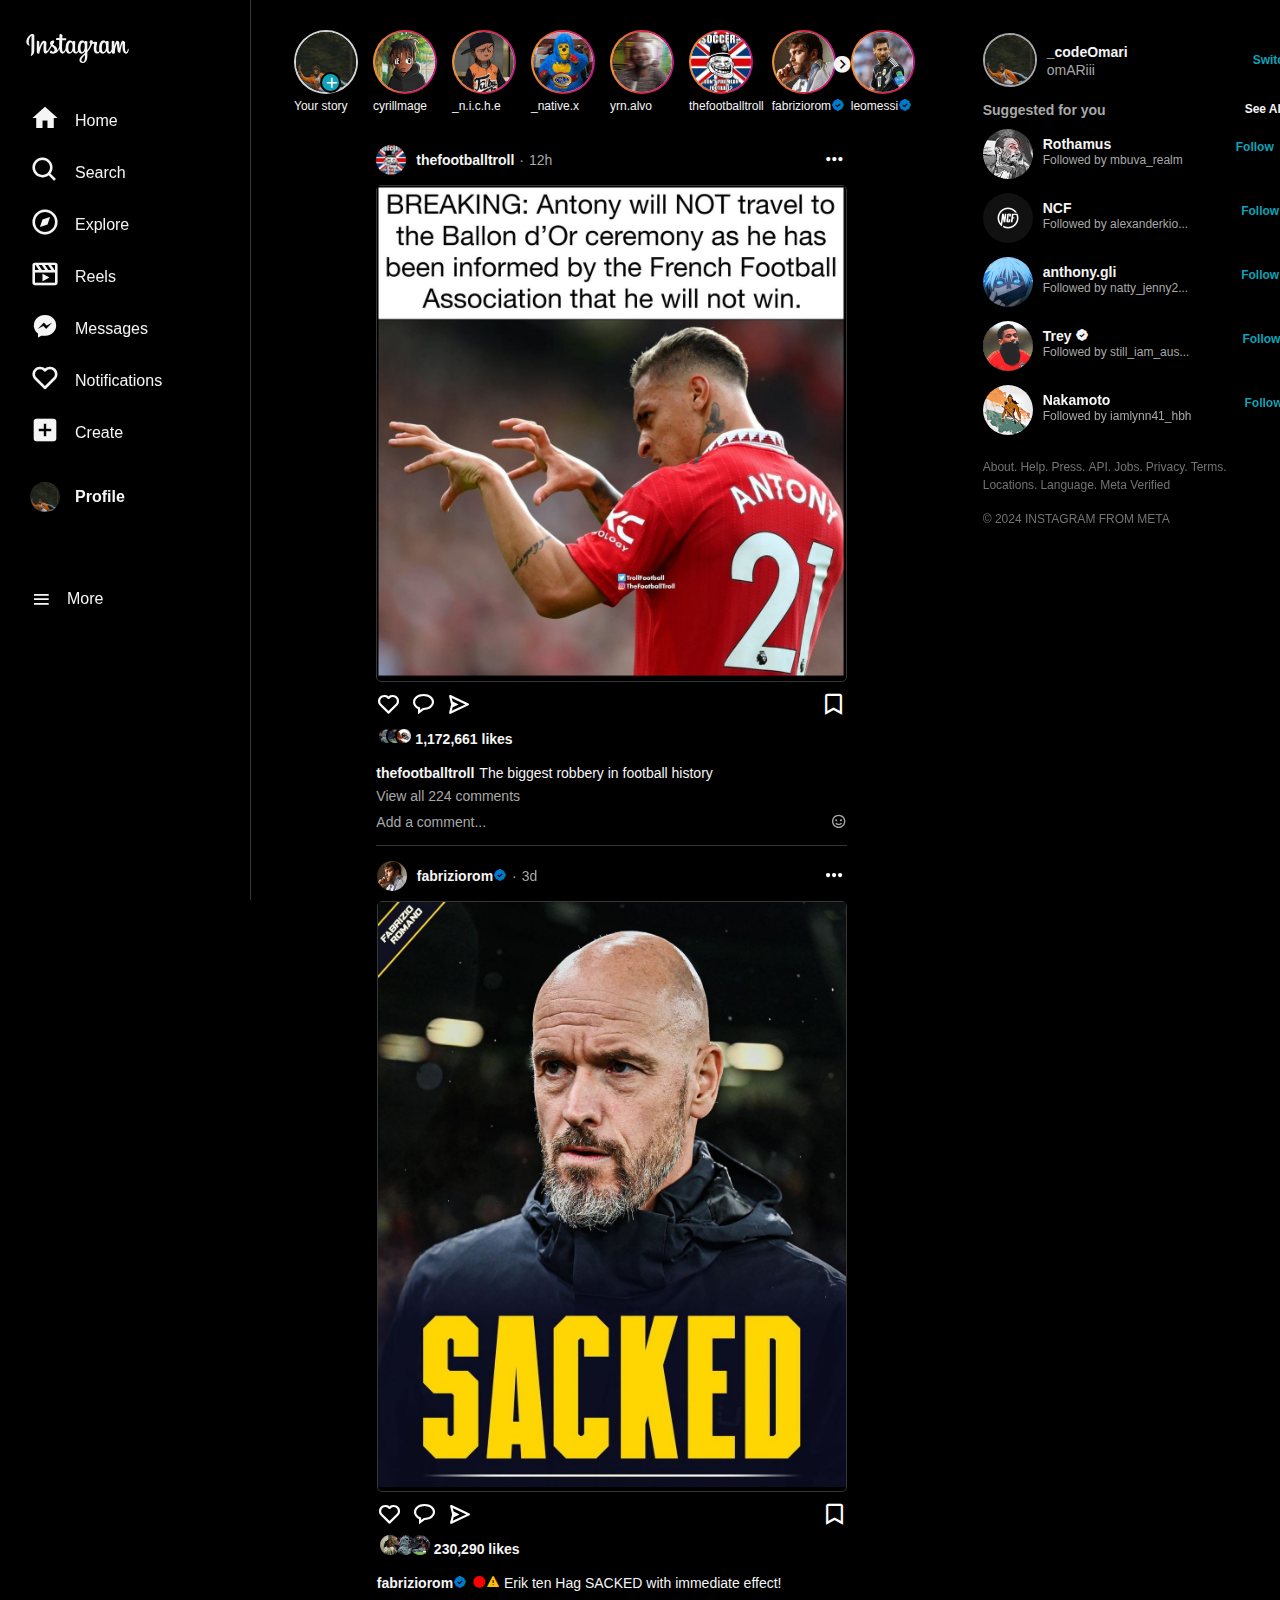
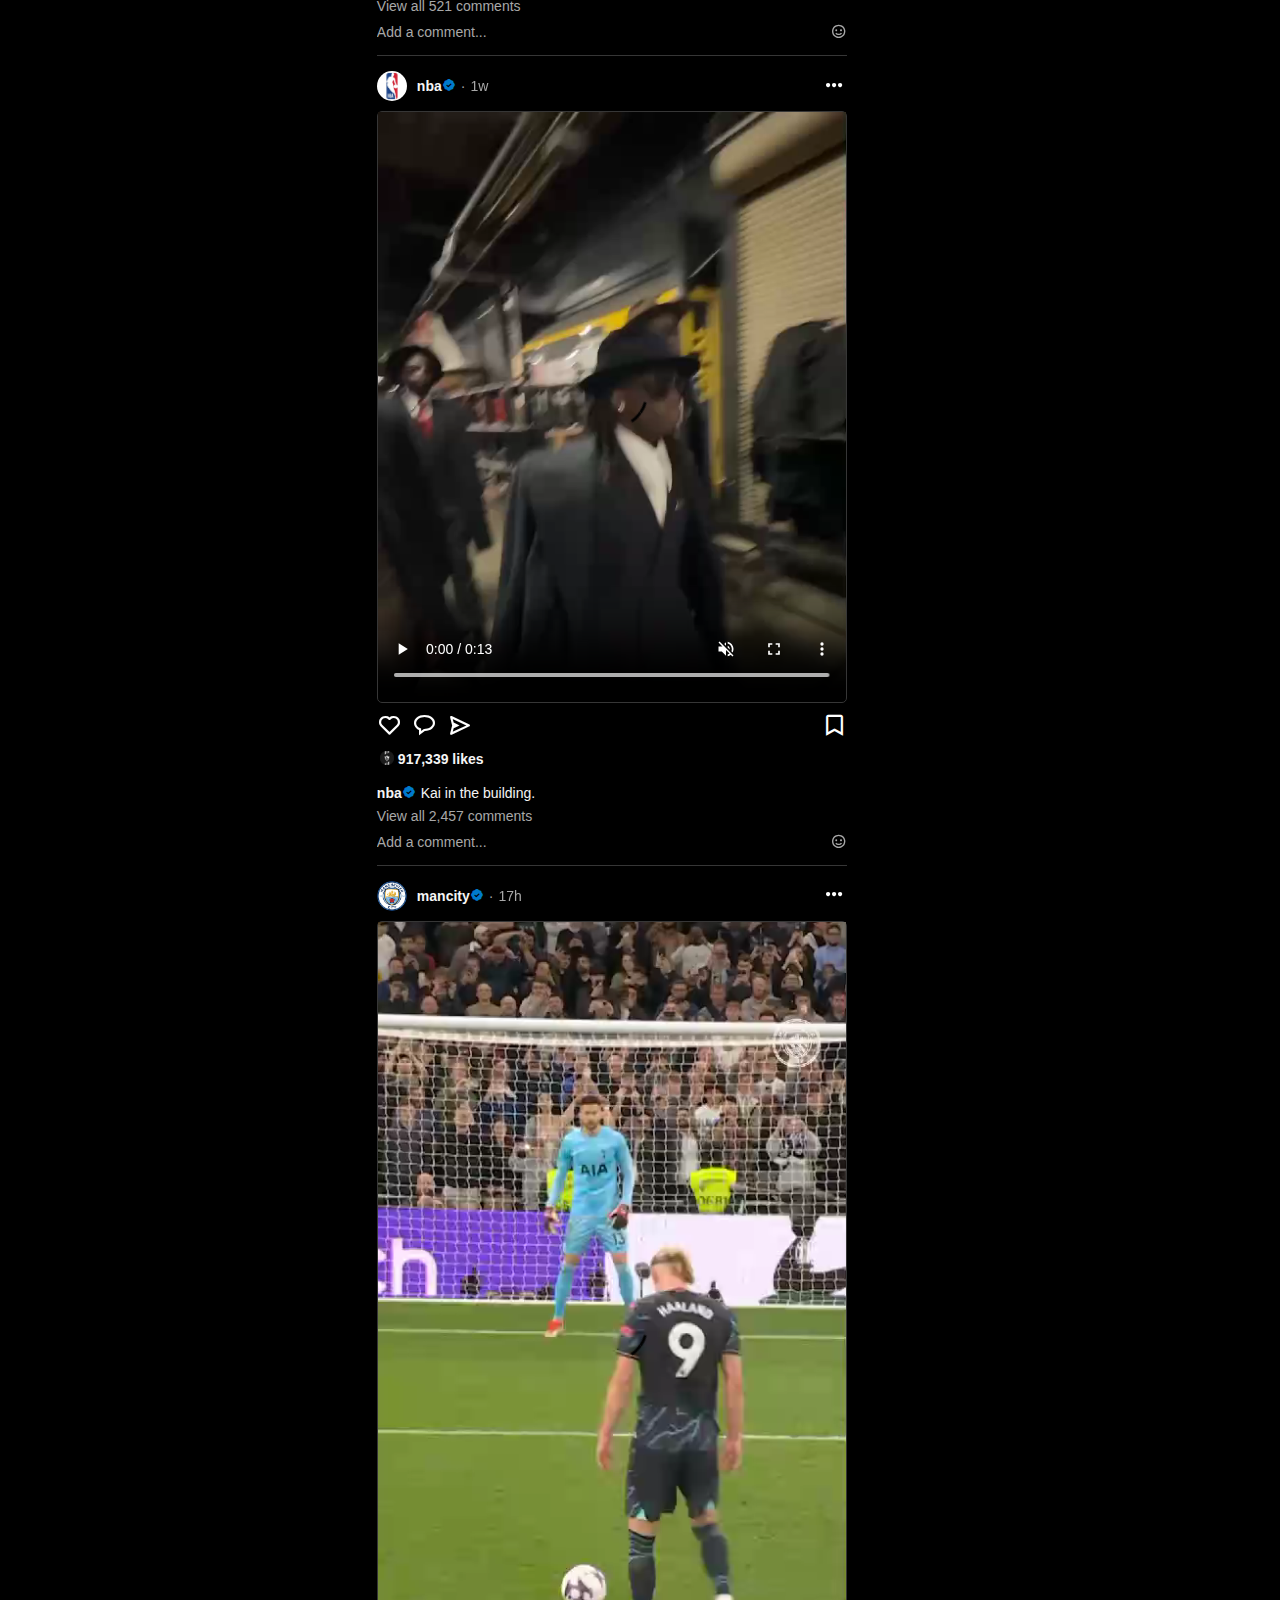
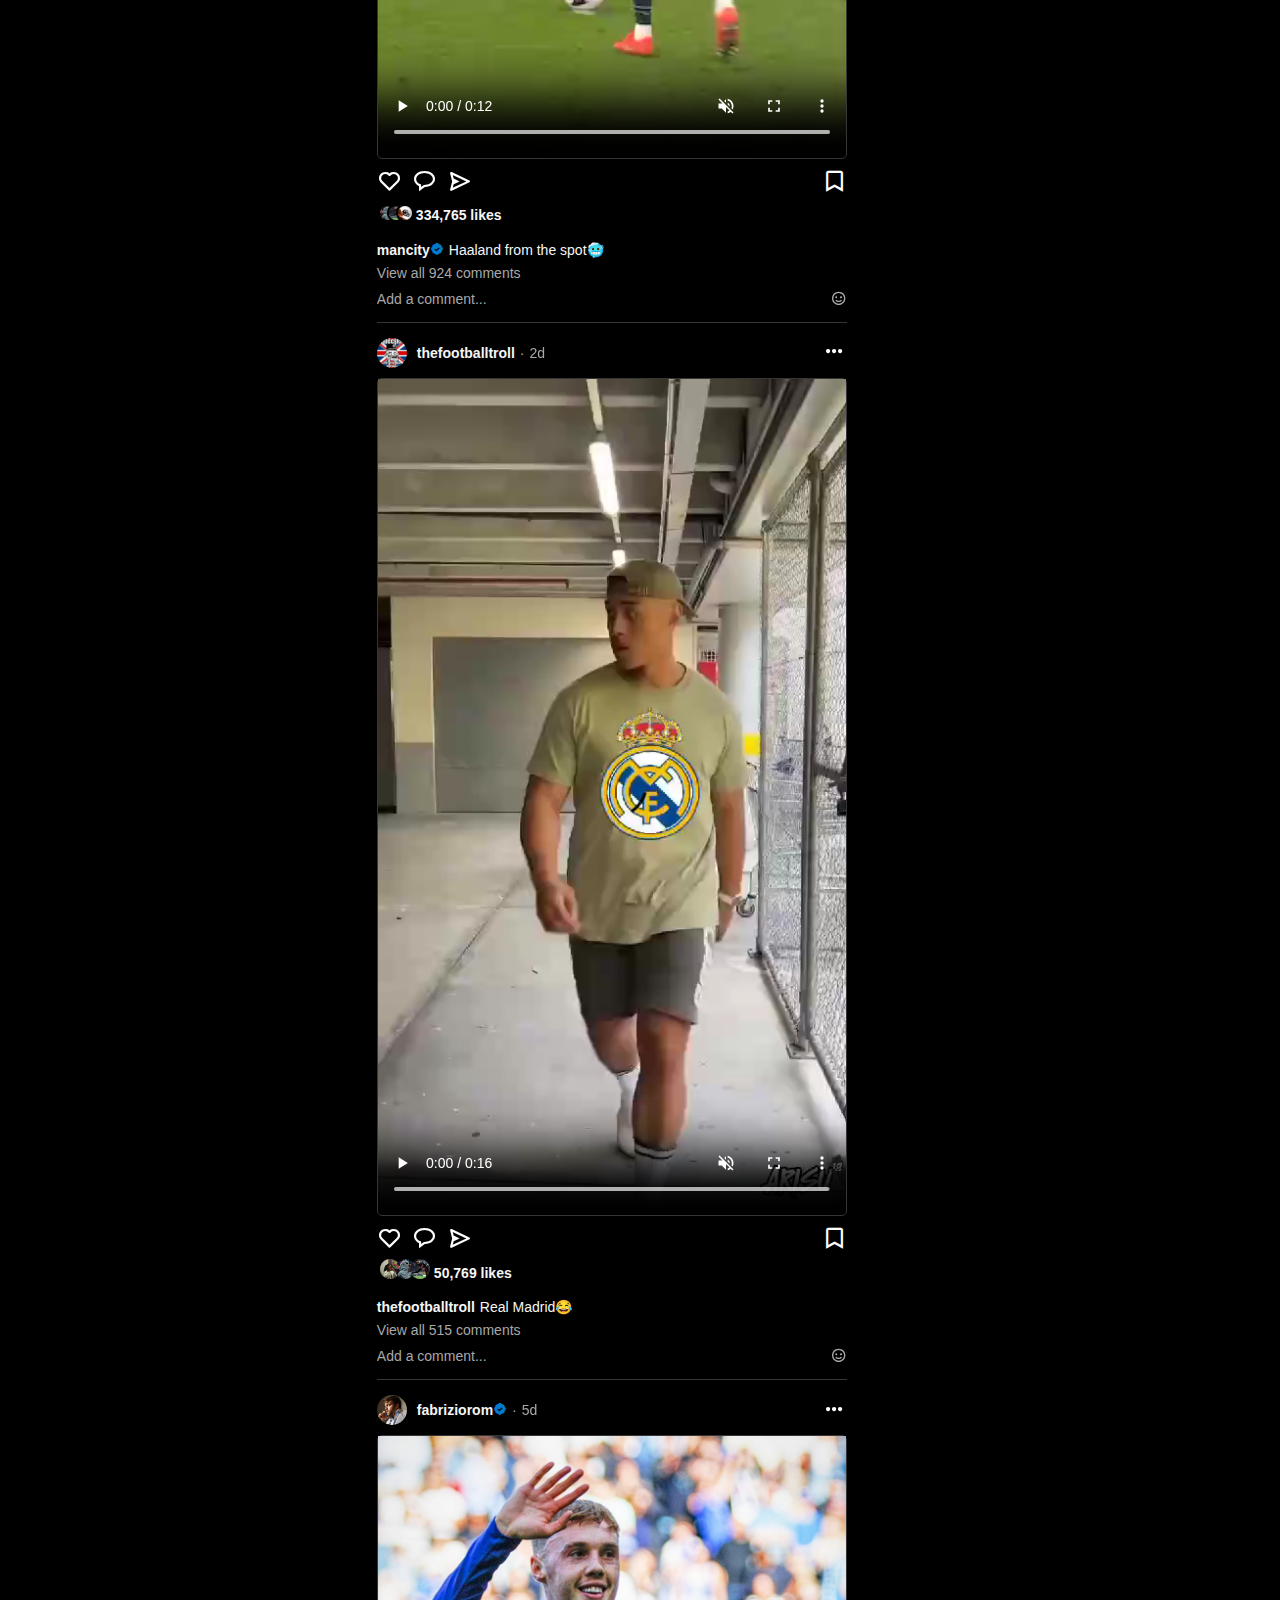
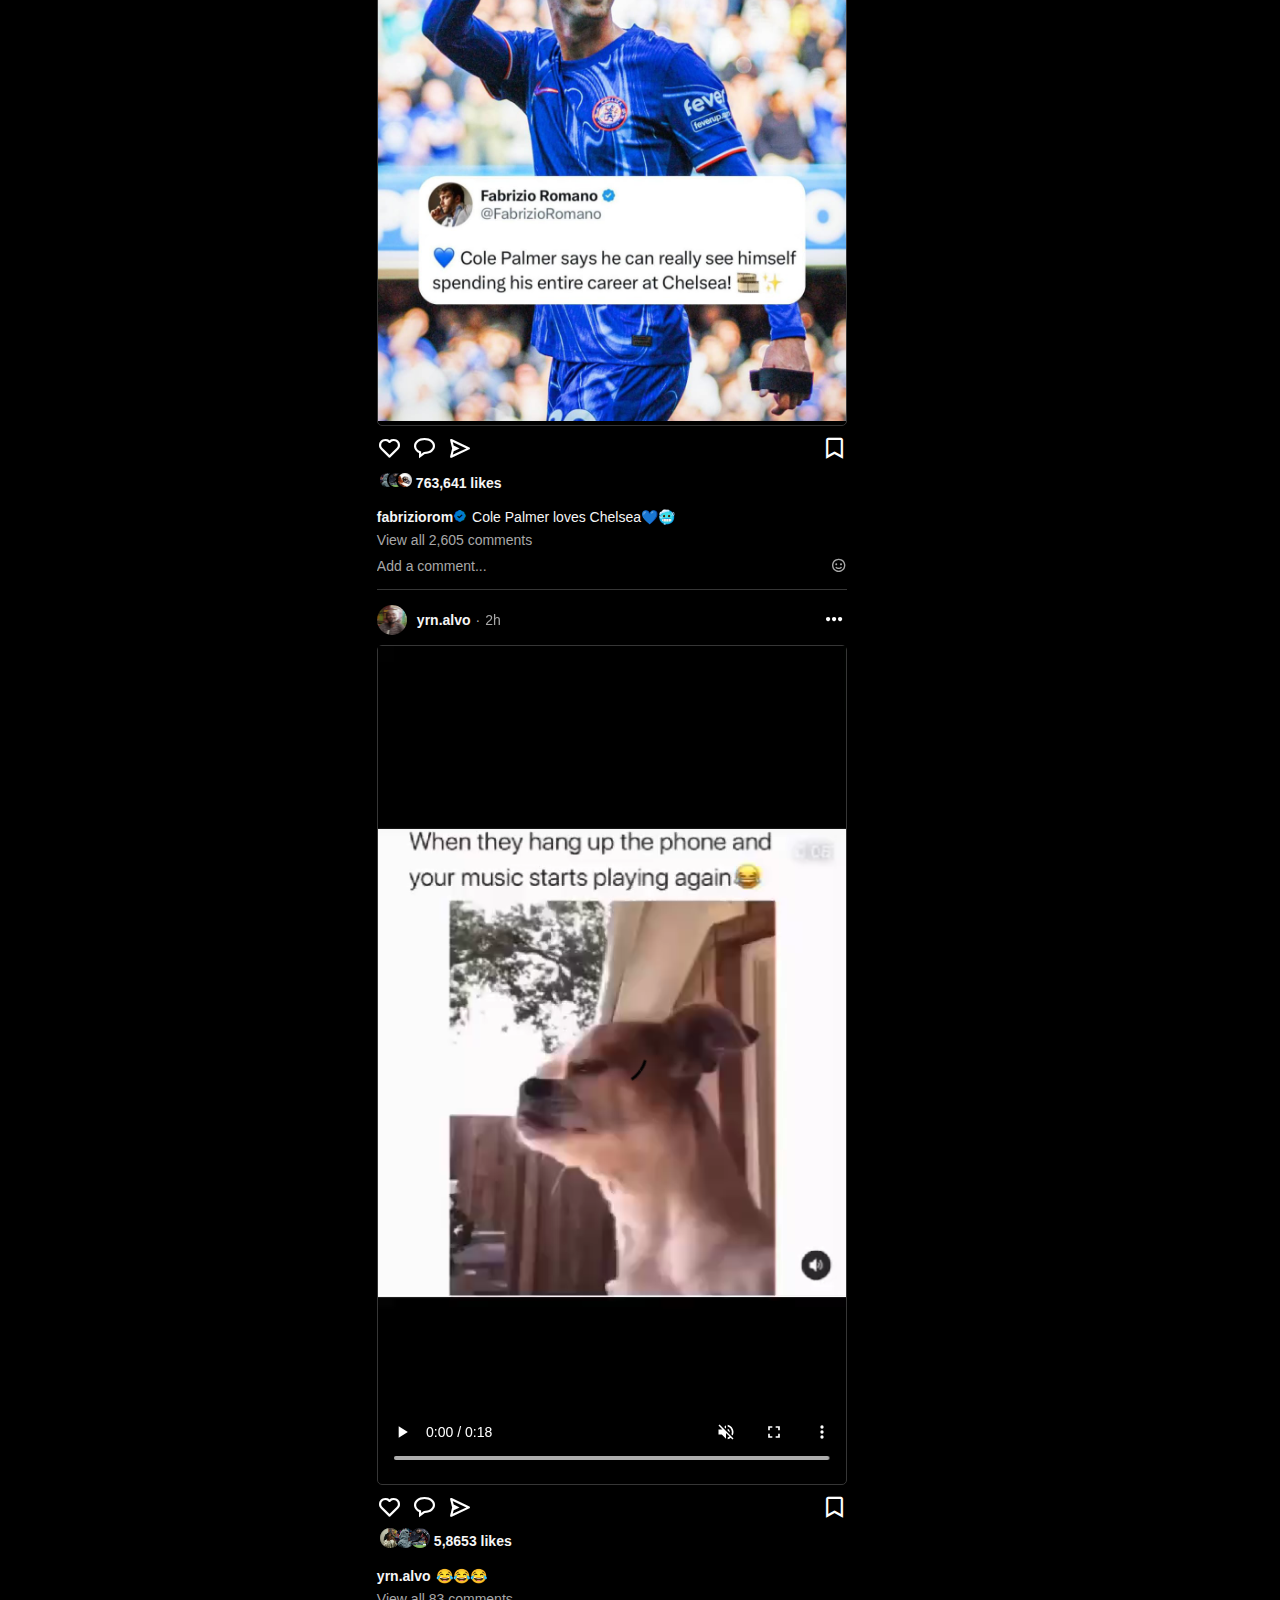
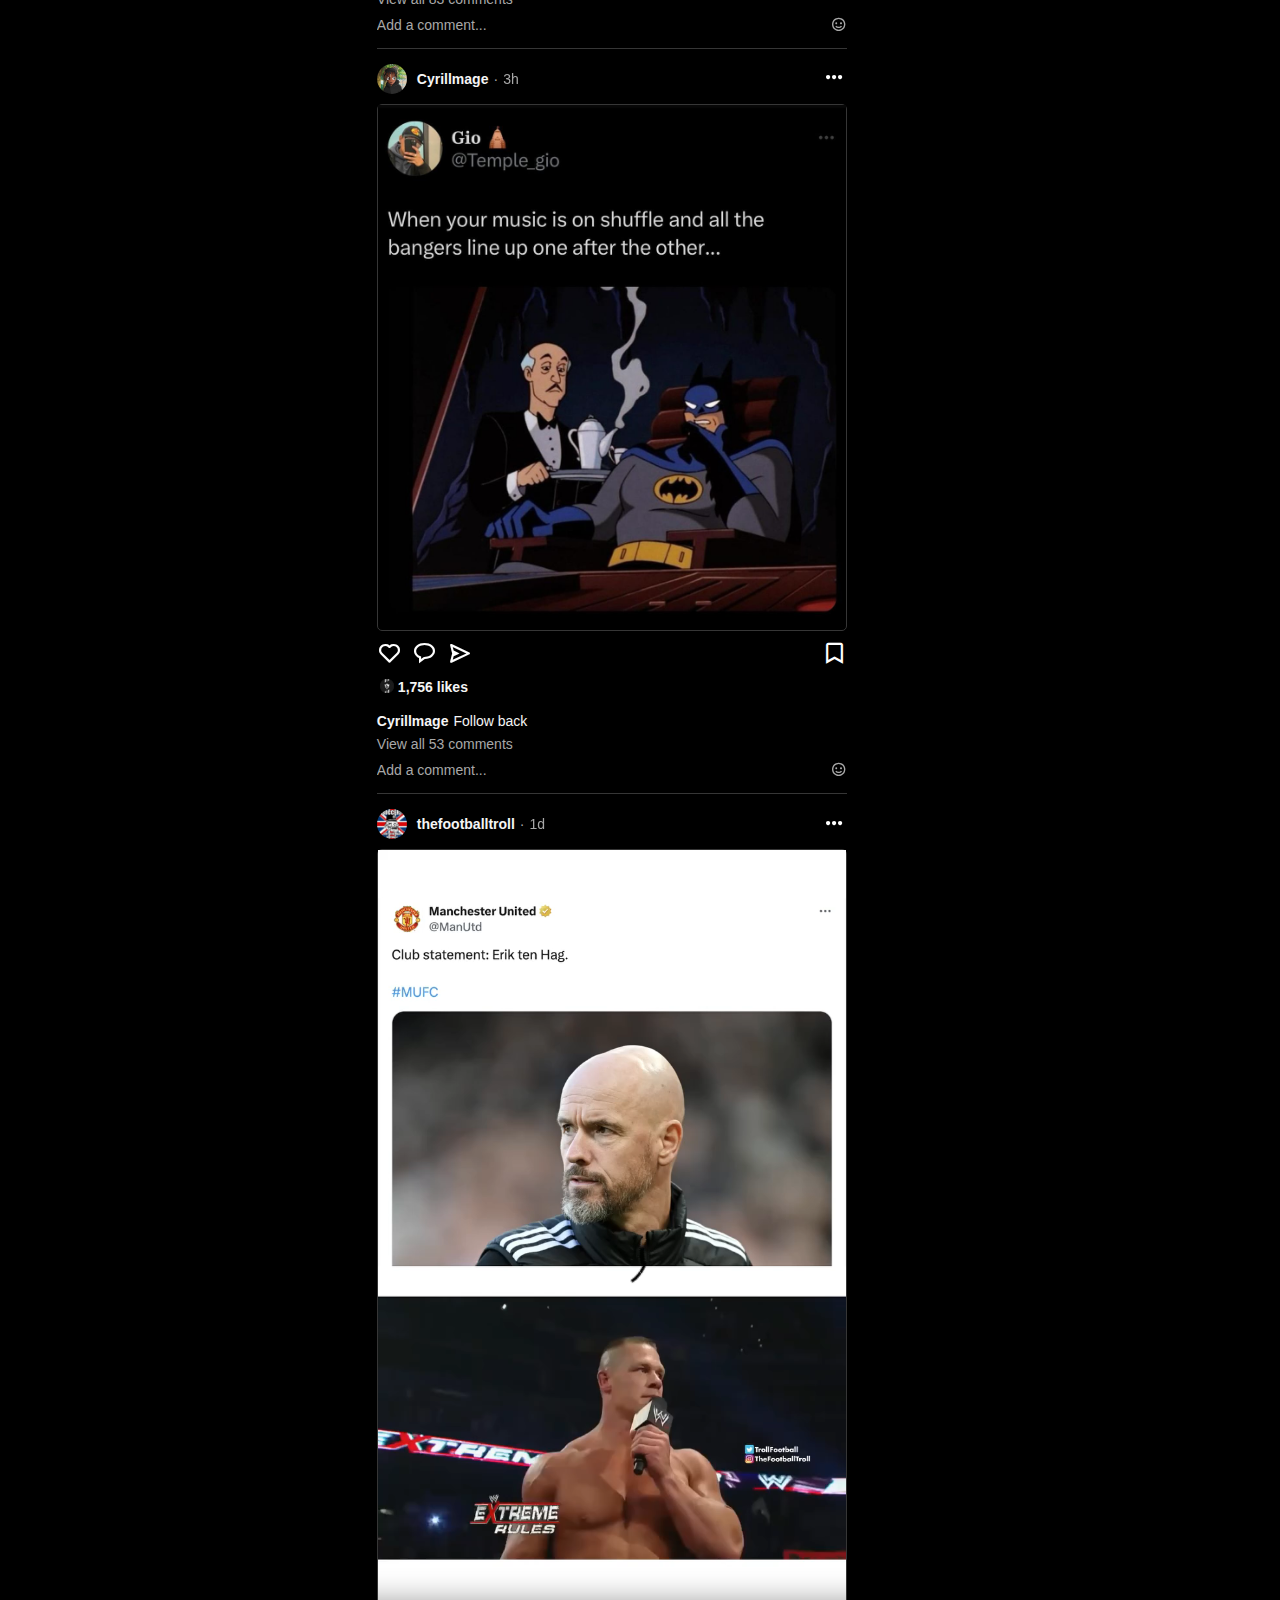
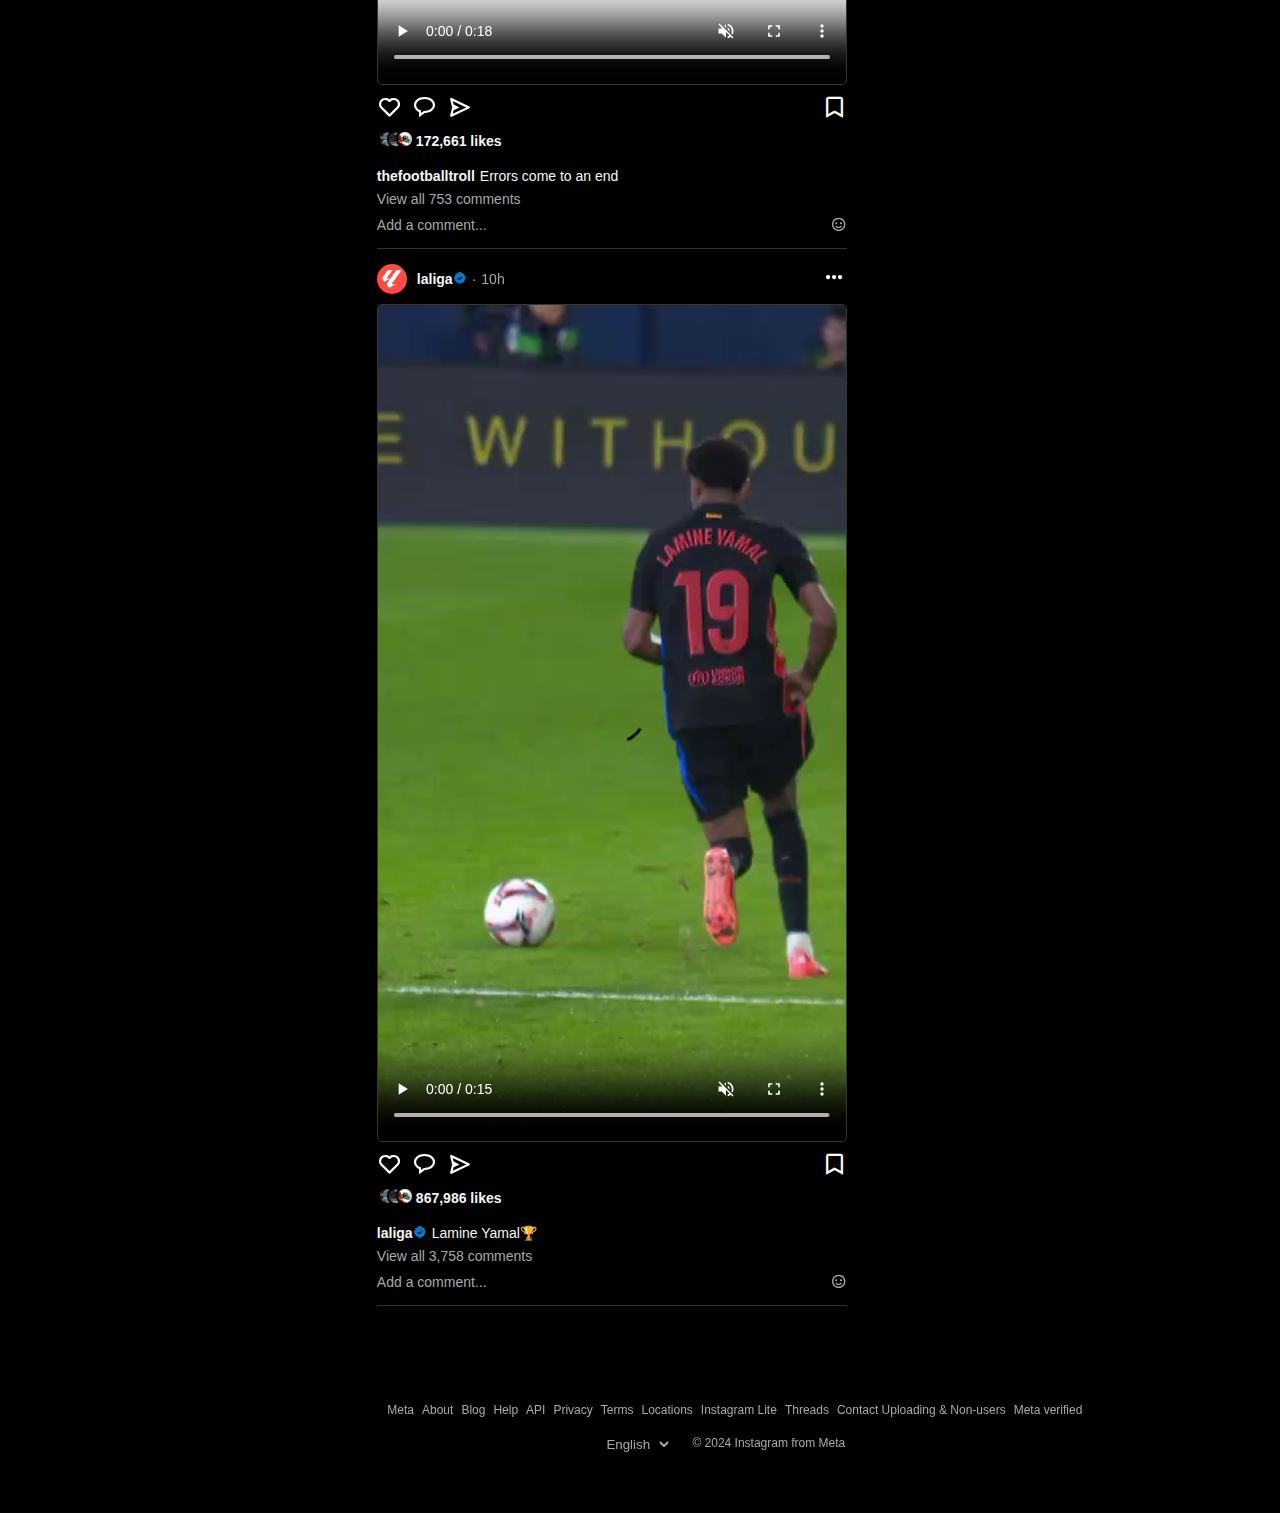
==== commit a7fa224d: "images" ====
--- a/index.html
+++ b/index.html
@@ -1,1127 +1,1127 @@
-<!DOCTYPE html>
-<html lang="en">
-    <head>
-        <meta charset="UTF-8">
-        <title> Instagram</title>
-        <link href='https://unpkg.com/boxicons@2.1.4/css/boxicons.min.css' rel='stylesheet'>
-        <link href="https://fonts.googleapis.com/icon?family=Material+Icons" rel="stylesheet">
-        <link rel="stylesheet" href="style.css">
-    </head>
-    <body>
-        <div class="container">
-
-            <div class="navigation-section">
-                <div class="website-logo">
-                    <a href="#">
-                        <img src="IG-website-images/web-name.PNG" alt="logo">
-                    </a>
-                    <div class="web-name">
-                        <p>Instagram</p>
-                    </div>
-                </div>
-                <div class="navigation-icons">
-                    <div class="navigation-keys">
-                        <div class="navigation-icon">
-                            <div class="icon">
-                                <i class="material-icons">home</i>
-                                <div class="navigation-tooltip">Home</div>
-                            </div>
-                            <div class="navigation-name">
-                                <a href="index.html">Home</a>
-                            </div>
-                        </div>
-                        <div class="navigation-icon">
-                            <div class="icon">
-                                <i class='bx bx-search'></i>
-                                <div class="navigation-tooltip">Search</div>
-                            </div>
-                           <div class="navigation-name">
-                                <a href="#">Search</a>
-                           </div>
-                        </div>
-                        <div class="navigation-icon">
-                            <div class="icon">
-                                <i class='bx bx-compass' ></i>
-                                <div class="navigation-tooltip">Explore</div>
-                            </div>
-                            <div class="navigation-name">
-                               <a href="#"> Explore</a>
-                            </div>
-                        </div>
-                        <div class="navigation-icon">
-                            <div class="icon">
-                                <i class='bx bx-movie-play'></i>
-                                <div class="navigation-tooltip">Reels</div>
-                            </div>
-                            <div class="navigation-name">
-                                <a href="#">Reels</a>
-                            </div>
-                        </div>
-                        <div class="navigation-icon">
-                            <div class="icon">
-                                <i class='bx bxl-messenger'></i>
-                                <div class="navigation-tooltip">Messages</div>
-                            </div>
-                            <div class="navigation-name">
-                                <a href="#">Messages</a>
-                            </div>
-                        </div>
-                        <div class="navigation-icon">
-                            <div class="icon">
-                                <i class='bx bx-heart'></i>
-                                <div class="navigation-tooltip">Notifications</div>
-                            </div>
-                            <div class="navigation-name">
-                                <a href="#">Notifications</a>
-                            </div>
-                        </div>
-                        <div class="navigation-icon">
-                            <div class="icon">
-                                <i class="material-icons">add_box</i>
-                                <div class="navigation-tooltip">Create</div>
-                            </div>
-                            <div class="navigation-name">
-                                <a href="#">Create</a>
-                            </div>
-                        </div>
-                        <div class="navigation-profile">
-                            <img class="profile-click" src="IG-website-images/pic05.jpeg" alt="img">
-                            <div class="navigations-name">
-                                <a href="profile-page.html">Profile</a>
-                            </div>
-                        </div>
-                    </div>
-                    <div class="navigation-menu">
-                        <div class="icon">
-                            <i class='bx bx-menu'></i>
-                            <div class="navigation-tooltip">Settings</div>
-                        </div>
-                        <div class="navigation-name">
-                            <a href="#">More</a>
-                        </div>
-                    </div>
-                </div>
-            </div>
-
-            <div class="body-content">
-                <div class="ig-stories">
-                    <div class="user-stories">
-                        <img class="my-profile" src="IG-website-images/pic05.jpeg" alt="story">
-                        <div class="add-button">
-                            <i class='bx bx-plus'></i>
-                        </div>
-                        <div class="your-story">
-                            Your story
-                        </div>
-                    </div>
-                    <div class="user-stories">
-                        <div class="profile-pic">
-                            <img class="user-profile" src="IG-website-images/pic01.jpeg" alt="story">
-                        </div>
-                        <div class="username">
-                            cyrillmage
-                        </div>
-                    </div>
-                    <div class="user-stories">
-                        <img class="user-profile" src="IG-website-images/pic02.jpeg" alt="story">
-                        <div class="username">
-                            _n.i.c.h.e
-                        </div>
-                    </div>
-                    <div class="user-stories">
-                        <img class="user-profile" src="IG-website-images/pic03.jpeg" alt="story">
-                        <div class="username">
-                            _native.x
-                        </div>
-                    </div>
-                    <div class="user-stories">
-                        <img class="user-profile" src="IG-website-images/pic04.jpeg" alt="story">
-                        <div class="username">
-                            yrn.alvo
-                        </div>
-                    </div>
-                    <div class="user-stories">
-                        <img class="user-profile" src="IG-website-images/trooll.jpeg" alt="story">
-                        <div class="username">
-                            thefootballtroll
-                        </div>
-                    </div>
-                    <div class="user-stories">
-                        <img class="user-profile" src="IG-website-images/fabrizio.jpeg" alt="story">
-                        <div class="user-verified">
-                            fabriziorom
-                            <div class="verified">
-                                <i class='bx bxs-badge-check' style='color:#007acc'  ></i>
-                            </div>
-                        </div>
-                    </div>
-                    <div class="user-stories">
-                        <img class="user-profile" src="IG-website-images/lionel.jpeg" alt="story">
-                        <div class="right-arrow">
-                            <i class='bx bxs-chevron-right-circle' style='color:#f5f5f5' ></i>
-                        </div>
-                        <div class="user-verified">
-                            leomessi
-                            <div class="verified">
-                                <i class='bx bxs-badge-check' style='color:#007acc'  ></i>
-                            </div>
-                        </div>
-                    </div>
-                </div>
-
-                <div class="user-content">
-                    <div class="troll-football">
-                        <div class="username-content">
-                            <div class="first-section">
-                                <img class="content" src="Body-images/trooll.jpeg" alt="logo">
-                                <div class="userpost-content">
-                                    <p>thefootballtroll</p>
-                                </div>
-                                <div class="mid-dot"> &middot;</div>
-                                <div class="content-time">
-                                    <p>12h</p>
-                                    <div class="content-tooltip">Oct 28,2024</div>
-                                </div>
-                            </div>
-                            <div class="more-options">
-                                <i class='bx bx-dots-horizontal-rounded'></i>
-                                <div class="more-options-tooltip">More options</div>
-                            </div>
-                        </div>
-                        <div class="content-show">
-                            <img class="show-content" src="Body-images/trooll-img.jpeg" alt="anthony">
-                        </div>
-                        <div class="reaction-section">
-                            <div class="like-icon">
-                                <i class='bx bx-heart' style='color:#ffffff' ></i>
-                                <div class="reaction-tooltip">Like</div>
-                            </div>
-                            <div class="comment-icon">
-                                <i class='bx bx-message-rounded' style='color:#ffffff'  ></i>
-                                <div class="reaction-tooltip">Comment</div>
-                            </div>
-                            <div class="reaction-icon">
-                                <i class='bx bx-send' style='color:#ffffff'  ></i>
-                                <div class="reaction-tooltip">Share</div>
-                            </div>
-                            <div class="bookmark-icon">
-                                <i class='bx bx-bookmark' style='color:#ffffff'  ></i>
-                                <div class="reaction-tooltip">Save</div>
-                            </div>
-                        </div>
-                        <div class="likes-number">
-                            <div class="likers">
-                                <img src="Body-images/likers.PNG" alt="likers">
-                            </div>
-                            <div class="like-figure">
-                                <p>1,172,661 likes</p>
-                            </div>
-                        </div>
-                        <div class="user-comment">
-                            <div class="account-name">
-                                <p>thefootballtroll</p>
-                            </div>
-                            <div class="comment-description">
-                                <p>
-                                    The biggest robbery in football history
-                                </p>
-                            </div>
-                        </div>
-                        <div class="view-comments">
-                            <p>
-                                View all 224 comments
-                            </p>
-                        </div>
-                        <div class="add-comment">
-                            <div class="user-input">
-                                <input type="text" class="search-input" placeholder="Add a comment...">
-                            </div>
-                            <div class="emoji-comment">
-                                <i class='bx bx-smile' style='color:#a8a8a8'  ></i>
-                                <div class="emoji-tooltip">Emoji</div>
-                            </div>
-                        </div>
-                    </div>
-
-                    <div class="fabrizio-rom">
-                        <div class="username-content">
-                            <div class="first-section">
-                                <img class="content" src="Body-images/fabrizio.jpeg" alt="logo">
-                                <div class="userpost-content">
-                                    <p>fabriziorom<i class='bx bxs-badge-check' style='color:#007acc'  ></i></p>
-                                </div>
-                                <div class="mid-dot"> &middot;</div>
-                                <div class="content-time">
-                                    <p>3d</p>
-                                    <div class="content-tooltip">Oct 25,2024</div>
-                                </div>
-                            </div>
-                            <div class="more-options">
-                                <i class='bx bx-dots-horizontal-rounded'></i>
-                                <div class="more-options-tooltip">More options</div>
-                            </div>
-                        </div>
-                        <div class="content-show">
-                            <img class="show-content" src="Body-images/fabrizio-img.jpeg" alt="ten-hag">
-                        </div>
-                        <div class="reaction-section">
-                            <div class="like-icon">
-                                <i class='bx bx-heart' style='color:#ffffff' ></i>
-                                <div class="reaction-tooltip">Like</div>
-                            </div>
-                            <div class="comment-icon">
-                                <i class='bx bx-message-rounded' style='color:#ffffff'  ></i>
-                                <div class="reaction-tooltip">Comment</div>
-                            </div>
-                            <div class="reaction-icon">
-                                <i class='bx bx-send' style='color:#ffffff'  ></i>
-                                <div class="reaction-tooltip">Share</div>
-                            </div>
-                            <div class="bookmark-icon">
-                                <i class='bx bx-bookmark' style='color:#ffffff'  ></i>
-                                <div class="reaction-tooltip">Save</div>
-                            </div>
-                        </div>
-                        <div class="likes-number">
-                            <div class="likers">
-                                <img src="Body-images/likers-2.PNG" alt="likers">
-                            </div>
-                            <div class="like-figure">
-                                <p>230,290 likes</p>
-                            </div>
-                        </div>
-                        <div class="user-comment">
-                            <div class="account-name">
-                                <p>fabriziorom<i class='bx bxs-badge-check' style='color:#007acc'  ></i></p>
-                            </div>
-                            <div class="comment-description">
-                                <p>
-                                    <i class='bx bxs-circle' style='color:#ff0000'  ></i><i class='bx bxs-error' style='color:#ffc107'  ></i>
-                                    Erik ten Hag SACKED with immediate effect! 
-                                </p>
-                            </div>
-                        </div>
-                        <div class="view-comments">
-                            <p>
-                                View all 521 comments
-                            </p>
-                        </div>
-                        <div class="add-comment">
-                            <div class="user-input">
-                                <input type="text" class="search-input" placeholder="Add a comment...">
-                            </div>
-                            <div class="emoji-comment">
-                                <i class='bx bx-smile' style='color:#a8a8a8'  ></i>
-                                <div class="emoji-tooltip">Emoji</div>
-                            </div>
-                        </div>
-                    </div>
-
-                    <div class="nba">
-                        <div class="username-content">
-                            <div class="first-section">
-                                <img class="content" src="Body-images/nba.jpeg" alt="logo">
-                                <div class="userpost-content">
-                                    <p>nba<i class='bx bxs-badge-check' style='color:#007acc'  ></i></p>
-                                </div>
-                                <div class="mid-dot"> &middot;</div>
-                                <div class="content-time">
-                                    <p>1w</p>
-                                    <div class="content-tooltip">Oct 21,2024</div>
-                                </div>
-                            </div>
-                            <div class="more-options">
-                                <i class='bx bx-dots-horizontal-rounded'></i>
-                                <div class="more-options-tooltip">More options</div>
-                            </div>
-                        </div>
-                        <div class="content-show">
-                            <video width="468px" autoplay muted controls>
-                                <source src="Body-images/kai-cenat.mp4" type="video/mp4">
-                            </video>
-                        </div>
-                        <div class="reaction-section">
-                            <div class="like-icon">
-                                <i class='bx bx-heart' style='color:#ffffff' ></i>
-                                <div class="reaction-tooltip">Like</div>
-                            </div>
-                            <div class="comment-icon">
-                                <i class='bx bx-message-rounded' style='color:#ffffff'  ></i>
-                                <div class="reaction-tooltip">Comment</div>
-                            </div>
-                            <div class="reaction-icon">
-                                <i class='bx bx-send' style='color:#ffffff'  ></i>
-                                <div class="reaction-tooltip">Share</div>
-                            </div>
-                            <div class="bookmark-icon">
-                                <i class='bx bx-bookmark' style='color:#ffffff'  ></i>
-                                <div class="reaction-tooltip">Save</div>
-                            </div>
-                        </div>
-                        <div class="likes-number">
-                            <div class="likers">
-                                <img src="Body-images/liker-3.PNG" alt="likers">
-                            </div>
-                            <div class="like-figure">
-                                <p>917,339 likes</p>
-                            </div>
-                        </div>
-                        <div class="user-comment">
-                            <div class="account-name">
-                                <p>nba<i class='bx bxs-badge-check' style='color:#007acc'  ></i></p>
-                            </div>
-                            <div class="comment-description">
-                                <p>
-                                    Kai in the building.
-                                </p>
-                            </div>
-                        </div>
-                        <div class="view-comments">
-                            <p>
-                                View all 2,457 comments
-                            </p>
-                        </div>
-                        <div class="add-comment">
-                            <div class="user-input">
-                                <input type="text" class="search-input" placeholder="Add a comment...">
-                            </div>
-                            <div class="emoji-comment">
-                                <i class='bx bx-smile' style='color:#a8a8a8'  ></i>
-                                <div class="emoji-tooltip">Emoji</div>
-                            </div>
-                        </div>
-                    </div>
-
-                    <div class="man-city">
-                        <div class="username-content">
-                            <div class="first-section">
-                                <img class="content" src="Body-images/man-city.jpeg" alt="logo">
-                                <div class="userpost-content">
-                                    <p>mancity<i class='bx bxs-badge-check' style='color:#007acc'  ></i></p>
-                                </div>
-                                <div class="mid-dot"> &middot;</div>
-                                <div class="content-time">
-                                    <p>17h</p>
-                                    <div class="content-tooltip">Oct 27,2024</div>
-                                </div>
-                            </div>
-                            <div class="more-options">
-                                <i class='bx bx-dots-horizontal-rounded'></i>
-                                <div class="more-options-tooltip">More options</div>
-                            </div>
-                        </div>
-                        <div class="content-show">
-                            <video width="468px" autoplay controls muted>
-                                <source src="Body-images/haaland.mp4" type="video/mp4">
-                            </video>
-                        </div>
-                        <div class="reaction-section">
-                            <div class="like-icon">
-                                <i class='bx bx-heart' style='color:#ffffff' ></i>
-                                <div class="reaction-tooltip">Like</div>
-                            </div>
-                            <div class="comment-icon">
-                                <i class='bx bx-message-rounded' style='color:#ffffff'  ></i>
-                                <div class="reaction-tooltip">Comment</div>
-                            </div>
-                            <div class="reaction-icon">
-                                <i class='bx bx-send' style='color:#ffffff'  ></i>
-                                <div class="reaction-tooltip">Share</div>
-                            </div>
-                            <div class="bookmark-icon">
-                                <i class='bx bx-bookmark' style='color:#ffffff'  ></i>
-                                <div class="reaction-tooltip">Save</div>
-                            </div>
-                        </div>
-                        <div class="likes-number">
-                            <div class="likers">
-                                <img src="Body-images/likers.PNG" alt="likers">
-                            </div>
-                            <div class="like-figure">
-                                <p>334,765 likes</p>
-                            </div>
-                        </div>
-                        <div class="user-comment">
-                            <div class="account-name">
-                                <p>mancity<i class='bx bxs-badge-check' style='color:#007acc'  ></i></p>
-                            </div>
-                            <div class="comment-description">
-                                <p>
-                                    Haaland from the spot&#x1F976;
-                                </p>
-                            </div>
-                        </div>
-                        <div class="view-comments">
-                            <p>
-                                View all 924 comments
-                            </p>
-                        </div>
-                        <div class="add-comment">
-                            <div class="user-input">
-                                <input type="text" class="search-input" placeholder="Add a comment...">
-                            </div>
-                            <div class="emoji-comment">
-                                <i class='bx bx-smile' style='color:#a8a8a8'  ></i>
-                                <div class="emoji-tooltip">Emoji</div>
-                            </div>
-                        </div>
-                    </div>
-
-                    <div class="troll-football">
-                        <div class="username-content">
-                            <div class="first-section">
-                                <img class="content" src="Body-images/trooll.jpeg" alt="logo">
-                                <div class="userpost-content">
-                                    <p>thefootballtroll</p>
-                                </div>
-                                <div class="mid-dot"> &middot;</div>
-                                <div class="content-time">
-                                    <p>2d</p>
-                                    <div class="content-tooltip">Oct 26,2024</div>
-                                </div>
-                            </div>
-                            <div class="more-options">
-                                <i class='bx bx-dots-horizontal-rounded'></i>
-                                <div class="more-options-tooltip">More options</div>
-                            </div>
-                        </div>
-                        <div class="content-show">
-                            <video width="468px" autoplay muted controls>
-                                <source src="Body-images/real-madrid.mp4">
-                            </video>
-                        </div>
-                        <div class="reaction-section">
-                            <div class="like-icon">
-                                <i class='bx bx-heart' style='color:#ffffff' ></i>
-                                <div class="reaction-tooltip">Like</div>
-                            </div>
-                            <div class="comment-icon">
-                                <i class='bx bx-message-rounded' style='color:#ffffff'  ></i>
-                                <div class="reaction-tooltip">Comment</div>
-                            </div>
-                            <div class="reaction-icon">
-                                <i class='bx bx-send' style='color:#ffffff'  ></i>
-                                <div class="reaction-tooltip">Share</div>
-                            </div>
-                            <div class="bookmark-icon">
-                                <i class='bx bx-bookmark' style='color:#ffffff'  ></i>
-                                <div class="reaction-tooltip">Save</div>
-                            </div>
-                        </div>
-                        <div class="likes-number">
-                            <div class="likers">
-                                <img src="Body-images/likers-2.PNG" alt="likers">
-                            </div>
-                            <div class="like-figure">
-                                <p>50,769 likes</p>
-                            </div>
-                        </div>
-                        <div class="user-comment">
-                            <div class="account-name">
-                                <p>thefootballtroll</p>
-                            </div>
-                            <div class="comment-description">
-                                <p>
-                                    Real Madrid&#x1F602;
-                                </p>
-                            </div>
-                        </div>
-                        <div class="view-comments">
-                            <p>
-                                View all 515 comments
-                            </p>
-                        </div>
-                        <div class="add-comment">
-                            <div class="user-input">
-                                <input type="text" class="search-input" placeholder="Add a comment...">
-                            </div>
-                            <div class="emoji-comment">
-                                <i class='bx bx-smile' style='color:#a8a8a8'  ></i>
-                                <div class="emoji-tooltip">Emoji</div>
-                            </div>
-                        </div>
-                    </div>
-
-                    <div class="fabrizio-rom">
-                        <div class="username-content">
-                            <div class="first-section">
-                                <img class="content" src="Body-images/fabrizio.jpeg" alt="logo">
-                                <div class="userpost-content">
-                                    <p>fabriziorom<i class='bx bxs-badge-check' style='color:#007acc'  ></i></p>
-                                </div>
-                                <div class="mid-dot"> &middot;</div>
-                                <div class="content-time">
-                                    <p>5d</p>
-                                    <div class="content-tooltip">Oct 23,2024</div>
-                                </div>
-                            </div>
-                            <div class="more-options">
-                                <i class='bx bx-dots-horizontal-rounded'></i>
-                                <div class="more-options-tooltip">More options</div>
-                            </div>
-                        </div>
-                        <div class="content-show">
-                            <img class="show-content" src="Body-images/cole-palmer.jpeg" alt="cole">
-                        </div>
-                        <div class="reaction-section">
-                            <div class="like-icon">
-                                <i class='bx bx-heart' style='color:#ffffff' ></i>
-                                <div class="reaction-tooltip">Like</div>
-                            </div>
-                            <div class="comment-icon">
-                                <i class='bx bx-message-rounded' style='color:#ffffff'  ></i>
-                                <div class="reaction-tooltip">Comment</div>
-                            </div>
-                            <div class="reaction-icon">
-                                <i class='bx bx-send' style='color:#ffffff'  ></i>
-                                <div class="reaction-tooltip">Share</div>
-                            </div>
-                            <div class="bookmark-icon">
-                                <i class='bx bx-bookmark' style='color:#ffffff'  ></i>
-                                <div class="reaction-tooltip">Save</div>
-                            </div>
-                        </div>
-                        <div class="likes-number">
-                            <div class="likers">
-                                <img src="Body-images/likers.PNG" alt="likers">
-                            </div>
-                            <div class="like-figure">
-                                <p>763,641 likes</p>
-                            </div>
-                        </div>
-                        <div class="user-comment">
-                            <div class="account-name">
-                                <p>fabriziorom<i class='bx bxs-badge-check' style='color:#007acc'  ></i></p>
-                            </div>
-                            <div class="comment-description">
-                                <p>
-                                    Cole Palmer loves Chelsea&#x1F499;&#x1F976;
-                                </p>
-                            </div>
-                        </div>
-                        <div class="view-comments">
-                            <p>
-                                View all 2,605 comments
-                            </p>
-                        </div>
-                        <div class="add-comment">
-                            <div class="user-input">
-                                <input type="text" class="search-input" placeholder="Add a comment...">
-                            </div>
-                            <div class="emoji-comment">
-                                <i class='bx bx-smile' style='color:#a8a8a8'  ></i>
-                                <div class="emoji-tooltip">Emoji</div>
-                            </div>
-                        </div>
-                    </div>
-
-                    <div class="yrn-alvo">
-                        <div class="username-content">
-                            <div class="first-section">
-                                <img class="content" src="Body-images/pic04.jpeg" alt="logo">
-                                <div class="userpost-content">
-                                    <p>yrn.alvo</p>
-                                </div>
-                                <div class="mid-dot"> &middot;</div>
-                                <div class="content-time">
-                                    <p>2h</p>
-                                    <div class="content-tooltip">Oct 28,2024</div>
-                                </div>
-                            </div>
-                            <div class="more-options">
-                                <i class='bx bx-dots-horizontal-rounded'></i>
-                                <div class="more-options-tooltip">More options</div>
-                            </div>
-                        </div>
-                        <div class="content-show">
-                            <video width="468px" autoplay muted controls>
-                                <source src="Body-images/yrn-alvo.mp4" type="video/mp4">
-                            </video>
-                        </div>
-                        <div class="reaction-section">
-                            <div class="like-icon">
-                                <i class='bx bx-heart' style='color:#ffffff' ></i>
-                                <div class="reaction-tooltip">Like</div>
-                            </div>
-                            <div class="comment-icon">
-                                <i class='bx bx-message-rounded' style='color:#ffffff'  ></i>
-                                <div class="reaction-tooltip">Comment</div>
-                            </div>
-                            <div class="reaction-icon">
-                                <i class='bx bx-send' style='color:#ffffff'  ></i>
-                                <div class="reaction-tooltip">Share</div>
-                            </div>
-                            <div class="bookmark-icon">
-                                <i class='bx bx-bookmark' style='color:#ffffff'  ></i>
-                                <div class="reaction-tooltip">Save</div>
-                            </div>
-                        </div>
-                        <div class="likes-number">
-                            <div class="likers">
-                                <img src="Body-images/likers-2.PNG" alt="likers">
-                            </div>
-                            <div class="like-figure">
-                                <p>5,8653 likes</p>
-                            </div>
-                        </div>
-                        <div class="user-comment">
-                            <div class="account-name">
-                                <p>yrn.alvo</p>
-                            </div>
-                            <div class="comment-description">
-                                <p>
-                                    &#x1F602;&#x1F602;&#x1F602;
-                                </p>
-                            </div>
-                        </div>
-                        <div class="view-comments">
-                            <p>
-                                View all 83 comments
-                            </p>
-                        </div>
-                        <div class="add-comment">
-                            <div class="user-input">
-                                <input type="text" class="search-input" placeholder="Add a comment...">
-                            </div>
-                            <div class="emoji-comment">
-                                <i class='bx bx-smile' style='color:#a8a8a8'  ></i>
-                                <div class="emoji-tooltip">Emoji</div>
-                            </div>
-                        </div>
-                    </div>
-
-                    <div class="cyrillmage">
-                        <div class="username-content">
-                            <div class="first-section">
-                                <img class="content" src="Body-images/pic01.jpeg" alt="logo">
-                                <div class="userpost-content">
-                                    <p>Cyrillmage</p>
-                                </div>
-                                <div class="mid-dot"> &middot;</div>
-                                <div class="content-time">
-                                    <p>3h</p>
-                                    <div class="content-tooltip">Oct 28,2024</div>
-                                </div>
-                            </div>
-                            <div class="more-options">
-                                <i class='bx bx-dots-horizontal-rounded'></i>
-                                <div class="more-options-tooltip">More options</div>
-                            </div>
-                        </div>
-                        <div class="content-show">
-                            <img class="show-content" src="Body-images/cyrillmage.jpeg" alt="mem">
-                        </div>
-                        <div class="reaction-section">
-                            <div class="like-icon">
-                                <i class='bx bx-heart' style='color:#ffffff' ></i>
-                                <div class="reaction-tooltip">Like</div>
-                            </div>
-                            <div class="comment-icon">
-                                <i class='bx bx-message-rounded' style='color:#ffffff'  ></i>
-                                <div class="reaction-tooltip">Comment</div>
-                            </div>
-                            <div class="reaction-icon">
-                                <i class='bx bx-send' style='color:#ffffff'  ></i>
-                                <div class="reaction-tooltip">Share</div>
-                            </div>
-                            <div class="bookmark-icon">
-                                <i class='bx bx-bookmark' style='color:#ffffff'  ></i>
-                                <div class="reaction-tooltip">Save</div>
-                            </div>
-                        </div>
-                        <div class="likes-number">
-                            <div class="likers">
-                                <img src="Body-images/liker-3.PNG" alt="likers">
-                            </div>
-                            <div class="like-figure">
-                                <p>1,756 likes</p>
-                            </div>
-                        </div>
-                        <div class="user-comment">
-                            <div class="account-name">
-                                <p>Cyrillmage</p>
-                            </div>
-                            <div class="comment-description">
-                                <p>
-                                    Follow back
-                                </p>
-                            </div>
-                        </div>
-                        <div class="view-comments">
-                            <p>
-                                View all 53 comments
-                            </p>
-                        </div>
-                        <div class="add-comment">
-                            <div class="user-input">
-                                <input type="text" class="search-input" placeholder="Add a comment...">
-                            </div>
-                            <div class="emoji-comment">
-                                <i class='bx bx-smile' style='color:#a8a8a8'  ></i>
-                                <div class="emoji-tooltip">Emoji</div>
-                            </div>
-                        </div>
-                    </div>
-
-                    <div class="troll-football">
-                        <div class="username-content">
-                            <div class="first-section">
-                                <img class="content" src="Body-images/trooll.jpeg" alt="logo">
-                                <div class="userpost-content">
-                                    <p>thefootballtroll</p>
-                                </div>
-                                <div class="mid-dot"> &middot;</div>
-                                <div class="content-time">
-                                    <p>1d</p>
-                                    <div class="content-tooltip">Oct 27,2024</div>
-                                </div>
-                            </div>
-                            <div class="more-options">
-                                <i class='bx bx-dots-horizontal-rounded'></i>
-                                <div class="more-options-tooltip">More options</div>
-                            </div>
-                        </div>
-                        <div class="content-show">
-                           <video width="468px" controls autoplay muted>
-                                <source src="Body-images/eras.mp4" type="video/mp4">
-                           </video>
-                        </div>
-                        <div class="reaction-section">
-                            <div class="like-icon">
-                                <i class='bx bx-heart' style='color:#ffffff' ></i>
-                                <div class="reaction-tooltip">Like</div>
-                            </div>
-                            <div class="comment-icon">
-                                <i class='bx bx-message-rounded' style='color:#ffffff'  ></i>
-                                <div class="reaction-tooltip">Comment</div>
-                            </div>
-                            <div class="reaction-icon">
-                                <i class='bx bx-send' style='color:#ffffff'  ></i>
-                                <div class="reaction-tooltip">Share</div>
-                            </div>
-                            <div class="bookmark-icon">
-                                <i class='bx bx-bookmark' style='color:#ffffff'  ></i>
-                                <div class="reaction-tooltip">Save</div>
-                            </div>
-                        </div>
-                        <div class="likes-number">
-                            <div class="likers">
-                                <img src="Body-images/likers.PNG" alt="likers">
-                            </div>
-                            <div class="like-figure">
-                                <p>172,661 likes</p>
-                            </div>
-                        </div>
-                        <div class="user-comment">
-                            <div class="account-name">
-                                <p>thefootballtroll</p>
-                            </div>
-                            <div class="comment-description">
-                                <p>
-                                    Errors come to an end
-                                </p>
-                            </div>
-                        </div>
-                        <div class="view-comments">
-                            <p>
-                                View all 753 comments
-                            </p>
-                        </div>
-                        <div class="add-comment">
-                            <div class="user-input">
-                                <input type="text" class="search-input" placeholder="Add a comment...">
-                            </div>
-                            <div class="emoji-comment">
-                                <i class='bx bx-smile' style='color:#a8a8a8'  ></i>
-                                <div class="emoji-tooltip">Emoji</div>
-                            </div>
-                        </div>
-                    </div>
-
-                    <div class="la-liga">
-                        <div class="username-content">
-                            <div class="first-section">
-                                <img class="content" src="Body-images/la-liga.jpeg" alt="logo">
-                                <div class="userpost-content">
-                                    <p>laliga<i class='bx bxs-badge-check' style='color:#007acc'  ></i></p>
-                                </div>
-                                <div class="mid-dot"> &middot;</div>
-                                <div class="content-time">
-                                    <p>10h</p>
-                                    <div class="content-tooltip">Oct 27,2024</div>
-                                </div>
-                            </div>
-                            <div class="more-options">
-                                <i class='bx bx-dots-horizontal-rounded'></i>
-                                <div class="more-options-tooltip">More options</div>
-                            </div>
-                        </div>
-                        <div class="content-show">
-                            <video width="468px" controls autoplay muted>
-                                <source src="Body-images/la-liga.mp4">
-                            </video>
-                        </div>
-                        <div class="reaction-section">
-                            <div class="like-icon">
-                                <i class='bx bx-heart' style='color:#ffffff' ></i>
-                                <div class="reaction-tooltip">Like</div>
-                            </div>
-                            <div class="comment-icon">
-                                <i class='bx bx-message-rounded' style='color:#ffffff'  ></i>
-                                <div class="reaction-tooltip">Comment</div>
-                            </div>
-                            <div class="reaction-icon">
-                                <i class='bx bx-send' style='color:#ffffff'  ></i>
-                                <div class="reaction-tooltip">Share</div>
-                            </div>
-                            <div class="bookmark-icon">
-                                <i class='bx bx-bookmark' style='color:#ffffff'  ></i>
-                                <div class="reaction-tooltip">Save</div>
-                            </div>
-                        </div>
-                        <div class="likes-number">
-                            <div class="likers">
-                                <img src="Body-images/likers.PNG" alt="likers">
-                            </div>
-                            <div class="like-figure">
-                                <p>867,986 likes</p>
-                            </div>
-                        </div>
-                        <div class="user-comment">
-                            <div class="account-name">
-                                <p>laliga<i class='bx bxs-badge-check' style='color:#007acc'  ></i></p>
-                            </div>
-                            <div class="comment-description">
-                                <p>
-                                    Lamine Yamal&#127942;
-                                </p>
-                            </div>
-                        </div>
-                        <div class="view-comments">
-                            <p>
-                                View all 3,758 comments
-                            </p>
-                        </div>
-                        <div class="add-comment">
-                            <div class="user-input">
-                                <input type="text" class="search-input" placeholder="Add a comment...">
-                            </div>
-                            <div class="emoji-comment">
-                                <i class='bx bx-smile' style='color:#a8a8a8'  ></i>
-                                <div class="emoji-tooltip">Emoji</div>
-                            </div>
-                        </div>
-                    </div>  
-                </div>  
-            </div>
-
-            <div class="profile-content">
-                <div class="user-details">
-                    <div class="user-pic">
-                        <img class="user-identity" src="IG-website-images/pic05.jpeg">
-                    </div>
-                    <div class="user-name">
-                        <a href="profile-page.html" class="name">_codeOmari</a>
-                        <div class="other-name">
-                            omARiii
-                        </div>
-                    </div>
-                    <div class="switch">
-                        Switch
-                    </div>
-                </div>
-                <div class="more-info">
-                    <div class="suggestions">
-                        Suggested for you
-                    </div>
-                    <div class="see-all">
-                        See All
-                    </div>
-                </div>
-
-                <div class="user-suggestions">
-                    <div class="suggestions-follow">
-                        <div class="suggestion-profile">
-                            <img class="user-image" src="IG-website-images/s1.jpeg">
-                        </div>
-                        <div class="suggestion-name">
-                            <h4 class="follower-name">Rothamus</h4>
-                            <div class="other-follower">
-                                Followed by mbuva_realm
-                            </div>
-                        </div>
-                        <div class="suggestion-to-do">
-                            Follow
-                        </div>
-                    </div>  
-                    <div class="suggestions-follow">
-                        <div class="suggestion-profile">
-                            <img class="user-image" src="IG-website-images/s2.jpeg">
-                        </div>
-                        <div class="suggestion-name">
-                            <h4 class="follower-name">NCF</h4>
-                            <div class="other-follower">
-                                Followed by alexanderkio...
-                            </div>
-                        </div>
-                        <div class="suggestion-to-do">
-                            Follow
-                        </div>
-                    </div>  
-                    <div class="suggestions-follow">
-                        <div class="suggestion-profile">
-                            <img class="user-image" src="IG-website-images/s3.jpeg">
-                        </div>
-                        <div class="suggestion-name">
-                            <h4 class="follower-name">anthony.gli</h4>
-                            <div class="other-follower">
-                                Followed by natty_jenny2...
-                            </div>
-                        </div>
-                        <div class="suggestion-to-do">
-                            Follow
-                        </div>
-                    </div>  
-                    <div class="suggestions-follow">
-                        <div class="suggestion-profile">
-                            <img class="user-image" src="IG-website-images/s4.jpeg" alt="profile">
-                        </div>
-                        <div class="suggestion-name">
-                            <h4 class="follower-name">
-                                Trey
-                                <i class='bx bxs-badge-check' ></i>
-                            </h4>
-                            <div class="other-follower">
-                                Followed by still_iam_aus...
-                            </div>
-                        </div>
-                        <div class="suggestion-to-do">
-                            Follow
-                        </div>
-                    </div>  
-                    <div class="suggestions-follow">
-                        <div class="suggestion-profile">
-                            <img class="user-image" src="IG-website-images/s5.jpeg" alt="profile">
-                        </div>
-                        <div class="suggestion-name">
-                            <h4 class="follower-name">Nakamoto</h4>
-                            <div class="other-follower">
-                                Followed by iamlynn41_hbh
-                            </div>
-                        </div>
-                        <div class="suggestion-to-do">
-                            Follow
-                        </div>
-                    </div>       
-                </div>
-                <div class="company">
-                    <div class="company-details">
-                        <div class="about">
-                            <a href="#">About.</a>
-                        </div>
-                        <div class="help">
-                            <a href="#">Help.</a>
-                        </div>
-                        <div class="press">
-                            <a href="#">Press.</a>
-                        </div>
-                        <div class="API">
-                            <a href="#">API.</a>
-                        </div>
-                        <div class="jobs">
-                            <a href="#">Jobs.</a>
-                        </div>
-                        <div class="privacy">
-                            <a href="#">Privacy.</a>
-                        </div>
-                        <div class="terms">
-                            <a href="#"> Terms.</a>
-                        </div>
-                    </div>
-                    <div class="company-details-two">
-                        <div class="locations">
-                            <a href="#">Locations.</a>
-                        </div>
-                        <div class="language">
-                            <a href="#">Language.</a>
-                        </div>
-                        <div class="meta-verified">
-                            <a href="#">Meta Verified</a>
-                        </div>
-                    </div>
-                    <div class="company-ownership">
-                        <p>&copy; 2024 INSTAGRAM FROM META</p>
-                    </div>
-                </div>
-            </div>
-
-            <div class="instagram-links">
-                <div class="link">
-                    <a href="#">Meta</a>
-                </div>
-                <div class="link">
-                    <a href="#">About</a>
-                </div>
-                <div class="link">
-                    <a href="#">Blog</a>
-                </div>
-                <div class="link">
-                    <a href="#">Help</a>
-                </div>
-                <div class="link">
-                    <a href="#">API</a>
-                </div>
-                <div class="link">
-                    <a href="#">Privacy</a>
-                </div>
-                <div class="link">
-                    <a href="#">Terms</a>
-                </div>
-                <div class="link">
-                    <a href="#">Locations</a>
-                </div>
-                <div class="link">
-                    <a href="#">Instagram Lite</a>
-                </div>
-                <div class="link">
-                    <a href="#">Threads</a>
-                </div>
-                <div class="link">
-                    <a href="#">Contact Uploading & Non-users</a>
-                </div>
-                <div class="link">
-                    <a href="#">Meta verified</a>
-                </div>
-            </div>
-        
-            <div class="instagram-footer">
-                <div class="language-selection">
-                    <label for="language"></label>
-                    <select name="language" id="language">
-                        <option value="Afrikaans">Afrikaans</option>
-                        <option value="Dansk">Dansk</option>
-                        <option value="Deustch">Deustch</option>
-                        <option value="English" selected>English</option>
-                        <option value="English(UK)">English(UK)</option>
-                        <option value="Espanol">Espanol(Espana)</option>
-                        <option value="Espanol">Espanol</option>
-                        <option value="Suomi">Suomi</option>
-                        <option value="Francais">Francais</option>
-                        <option value="Bahasa">Bahasa Indonesia</option>
-                        <option value="Italiano">Italiano</option>
-                        <option value="Bahasa">Bahasa Meluni</option>
-                        <option value="Norsk">Norsk</option>
-                        <option value="Nederlands">Nederlands</option>
-                        <option value="Polski">Polski</option>
-                    </select>
-                </div>
-        
-                <div class="copyright">
-                    <p>
-                        &copy; 2024 Instagram from Meta
-                    </p>
-                </div>
-            </div>
-        </div>
-    </body>
+<!DOCTYPE html>
+<html lang="en">
+    <head>
+        <meta charset="UTF-8">
+        <title> Instagram</title>
+        <link href='https://unpkg.com/boxicons@2.1.4/css/boxicons.min.css' rel='stylesheet'>
+        <link href="https://fonts.googleapis.com/icon?family=Material+Icons" rel="stylesheet">
+        <link rel="stylesheet" href="style.css">
+    </head>
+    <body>
+        <div class="container">
+
+            <div class="navigation-section">
+                <div class="website-logo">
+                    <a href="#">
+                        <img src="IG-website-images/web-name.PNG" alt="logo">
+                    </a>
+                    <div class="web-name">
+                        <p>Instagram</p>
+                    </div>
+                </div>
+                <div class="navigation-icons">
+                    <div class="navigation-keys">
+                        <div class="navigation-icon">
+                            <div class="icon">
+                                <i class="material-icons">home</i>
+                                <div class="navigation-tooltip">Home</div>
+                            </div>
+                            <div class="navigation-name">
+                                <a href="index.html">Home</a>
+                            </div>
+                        </div>
+                        <div class="navigation-icon">
+                            <div class="icon">
+                                <i class='bx bx-search'></i>
+                                <div class="navigation-tooltip">Search</div>
+                            </div>
+                           <div class="navigation-name">
+                                <a href="#">Search</a>
+                           </div>
+                        </div>
+                        <div class="navigation-icon">
+                            <div class="icon">
+                                <i class='bx bx-compass' ></i>
+                                <div class="navigation-tooltip">Explore</div>
+                            </div>
+                            <div class="navigation-name">
+                               <a href="#"> Explore</a>
+                            </div>
+                        </div>
+                        <div class="navigation-icon">
+                            <div class="icon">
+                                <i class='bx bx-movie-play'></i>
+                                <div class="navigation-tooltip">Reels</div>
+                            </div>
+                            <div class="navigation-name">
+                                <a href="#">Reels</a>
+                            </div>
+                        </div>
+                        <div class="navigation-icon">
+                            <div class="icon">
+                                <i class='bx bxl-messenger'></i>
+                                <div class="navigation-tooltip">Messages</div>
+                            </div>
+                            <div class="navigation-name">
+                                <a href="#">Messages</a>
+                            </div>
+                        </div>
+                        <div class="navigation-icon">
+                            <div class="icon">
+                                <i class='bx bx-heart'></i>
+                                <div class="navigation-tooltip">Notifications</div>
+                            </div>
+                            <div class="navigation-name">
+                                <a href="#">Notifications</a>
+                            </div>
+                        </div>
+                        <div class="navigation-icon">
+                            <div class="icon">
+                                <i class="material-icons">add_box</i>
+                                <div class="navigation-tooltip">Create</div>
+                            </div>
+                            <div class="navigation-name">
+                                <a href="#">Create</a>
+                            </div>
+                        </div>
+                        <div class="navigation-profile">
+                            <img class="profile-click" src="IG-website-images/pic05.jpeg" alt="img">
+                            <div class="navigations-name">
+                                <a href="profile-page.html">Profile</a>
+                            </div>
+                        </div>
+                    </div>
+                    <div class="navigation-menu">
+                        <div class="icon">
+                            <i class='bx bx-menu'></i>
+                            <div class="navigation-tooltip">Settings</div>
+                        </div>
+                        <div class="navigation-name">
+                            <a href="#">More</a>
+                        </div>
+                    </div>
+                </div>
+            </div>
+
+            <div class="body-content">
+                <div class="ig-stories">
+                    <div class="user-stories">
+                        <img class="my-profile" src="IG-website-images/pic05.jpeg" alt="story">
+                        <div class="add-button">
+                            <i class='bx bx-plus'></i>
+                        </div>
+                        <div class="your-story">
+                            Your story
+                        </div>
+                    </div>
+                    <div class="user-stories">
+                        <div class="profile-pic">
+                            <img class="user-profile" src="IG-website-images/pic01.jpeg" alt="story">
+                        </div>
+                        <div class="username">
+                            cyrillmage
+                        </div>
+                    </div>
+                    <div class="user-stories">
+                        <img class="user-profile" src="IG-website-images/pic02.jpeg" alt="story">
+                        <div class="username">
+                            _n.i.c.h.e
+                        </div>
+                    </div>
+                    <div class="user-stories">
+                        <img class="user-profile" src="IG-website-images/pic03.jpeg" alt="story">
+                        <div class="username">
+                            _native.x
+                        </div>
+                    </div>
+                    <div class="user-stories">
+                        <img class="user-profile" src="IG-website-images/pic04.jpeg" alt="story">
+                        <div class="username">
+                            yrn.alvo
+                        </div>
+                    </div>
+                    <div class="user-stories">
+                        <img class="user-profile" src="IG-website-images/trooll.jpeg" alt="story">
+                        <div class="username">
+                            thefootballtroll
+                        </div>
+                    </div>
+                    <div class="user-stories">
+                        <img class="user-profile" src="IG-website-images/fabrizio.jpeg" alt="story">
+                        <div class="user-verified">
+                            fabriziorom
+                            <div class="verified">
+                                <i class='bx bxs-badge-check' style='color:#007acc'  ></i>
+                            </div>
+                        </div>
+                    </div>
+                    <div class="user-stories">
+                        <img class="user-profile" src="IG-website-images/lionel.jpeg" alt="story">
+                        <div class="right-arrow">
+                            <i class='bx bxs-chevron-right-circle' style='color:#f5f5f5' ></i>
+                        </div>
+                        <div class="user-verified">
+                            leomessi
+                            <div class="verified">
+                                <i class='bx bxs-badge-check' style='color:#007acc'  ></i>
+                            </div>
+                        </div>
+                    </div>
+                </div>
+
+                <div class="user-content">
+                    <div class="troll-football">
+                        <div class="username-content">
+                            <div class="first-section">
+                                <img class="content" src="Body-images/trooll.jpeg" alt="logo">
+                                <div class="userpost-content">
+                                    <p>thefootballtroll</p>
+                                </div>
+                                <div class="mid-dot"> &middot;</div>
+                                <div class="content-time">
+                                    <p>12h</p>
+                                    <div class="content-tooltip">Oct 28,2024</div>
+                                </div>
+                            </div>
+                            <div class="more-options">
+                                <i class='bx bx-dots-horizontal-rounded'></i>
+                                <div class="more-options-tooltip">More options</div>
+                            </div>
+                        </div>
+                        <div class="content-show">
+                            <img class="show-content" src="Body-images/trooll-img.jpeg" alt="anthony">
+                        </div>
+                        <div class="reaction-section">
+                            <div class="like-icon">
+                                <i class='bx bx-heart' style='color:#ffffff' ></i>
+                                <div class="reaction-tooltip">Like</div>
+                            </div>
+                            <div class="comment-icon">
+                                <i class='bx bx-message-rounded' style='color:#ffffff'  ></i>
+                                <div class="reaction-tooltip">Comment</div>
+                            </div>
+                            <div class="reaction-icon">
+                                <i class='bx bx-send' style='color:#ffffff'  ></i>
+                                <div class="reaction-tooltip">Share</div>
+                            </div>
+                            <div class="bookmark-icon">
+                                <i class='bx bx-bookmark' style='color:#ffffff'  ></i>
+                                <div class="reaction-tooltip">Save</div>
+                            </div>
+                        </div>
+                        <div class="likes-number">
+                            <div class="likers">
+                                <img src="Body-images/likers.PNG" alt="likers">
+                            </div>
+                            <div class="like-figure">
+                                <p>1,172,661 likes</p>
+                            </div>
+                        </div>
+                        <div class="user-comment">
+                            <div class="account-name">
+                                <p>thefootballtroll</p>
+                            </div>
+                            <div class="comment-description">
+                                <p>
+                                    The biggest robbery in football history
+                                </p>
+                            </div>
+                        </div>
+                        <div class="view-comments">
+                            <p>
+                                View all 224 comments
+                            </p>
+                        </div>
+                        <div class="add-comment">
+                            <div class="user-input">
+                                <input type="text" class="search-input" placeholder="Add a comment...">
+                            </div>
+                            <div class="emoji-comment">
+                                <i class='bx bx-smile' style='color:#a8a8a8'  ></i>
+                                <div class="emoji-tooltip">Emoji</div>
+                            </div>
+                        </div>
+                    </div>
+
+                    <div class="fabrizio-rom">
+                        <div class="username-content">
+                            <div class="first-section">
+                                <img class="content" src="Body-images/fabrizio.jpeg" alt="logo">
+                                <div class="userpost-content">
+                                    <p>fabriziorom<i class='bx bxs-badge-check' style='color:#007acc'  ></i></p>
+                                </div>
+                                <div class="mid-dot"> &middot;</div>
+                                <div class="content-time">
+                                    <p>3d</p>
+                                    <div class="content-tooltip">Oct 25,2024</div>
+                                </div>
+                            </div>
+                            <div class="more-options">
+                                <i class='bx bx-dots-horizontal-rounded'></i>
+                                <div class="more-options-tooltip">More options</div>
+                            </div>
+                        </div>
+                        <div class="content-show">
+                            <img class="show-content" src="Body-images/fabrizio-img.jpeg" alt="ten-hag">
+                        </div>
+                        <div class="reaction-section">
+                            <div class="like-icon">
+                                <i class='bx bx-heart' style='color:#ffffff' ></i>
+                                <div class="reaction-tooltip">Like</div>
+                            </div>
+                            <div class="comment-icon">
+                                <i class='bx bx-message-rounded' style='color:#ffffff'  ></i>
+                                <div class="reaction-tooltip">Comment</div>
+                            </div>
+                            <div class="reaction-icon">
+                                <i class='bx bx-send' style='color:#ffffff'  ></i>
+                                <div class="reaction-tooltip">Share</div>
+                            </div>
+                            <div class="bookmark-icon">
+                                <i class='bx bx-bookmark' style='color:#ffffff'  ></i>
+                                <div class="reaction-tooltip">Save</div>
+                            </div>
+                        </div>
+                        <div class="likes-number">
+                            <div class="likers">
+                                <img src="Body-images/likers-2.PNG" alt="likers">
+                            </div>
+                            <div class="like-figure">
+                                <p>230,290 likes</p>
+                            </div>
+                        </div>
+                        <div class="user-comment">
+                            <div class="account-name">
+                                <p>fabriziorom<i class='bx bxs-badge-check' style='color:#007acc'  ></i></p>
+                            </div>
+                            <div class="comment-description">
+                                <p>
+                                    <i class='bx bxs-circle' style='color:#ff0000'  ></i><i class='bx bxs-error' style='color:#ffc107'  ></i>
+                                    Erik ten Hag SACKED with immediate effect! 
+                                </p>
+                            </div>
+                        </div>
+                        <div class="view-comments">
+                            <p>
+                                View all 521 comments
+                            </p>
+                        </div>
+                        <div class="add-comment">
+                            <div class="user-input">
+                                <input type="text" class="search-input" placeholder="Add a comment...">
+                            </div>
+                            <div class="emoji-comment">
+                                <i class='bx bx-smile' style='color:#a8a8a8'  ></i>
+                                <div class="emoji-tooltip">Emoji</div>
+                            </div>
+                        </div>
+                    </div>
+
+                    <div class="nba">
+                        <div class="username-content">
+                            <div class="first-section">
+                                <img class="content" src="Body-images/nba.jpeg" alt="logo">
+                                <div class="userpost-content">
+                                    <p>nba<i class='bx bxs-badge-check' style='color:#007acc'  ></i></p>
+                                </div>
+                                <div class="mid-dot"> &middot;</div>
+                                <div class="content-time">
+                                    <p>1w</p>
+                                    <div class="content-tooltip">Oct 21,2024</div>
+                                </div>
+                            </div>
+                            <div class="more-options">
+                                <i class='bx bx-dots-horizontal-rounded'></i>
+                                <div class="more-options-tooltip">More options</div>
+                            </div>
+                        </div>
+                        <div class="content-show">
+                            <video width="468px" autoplay muted controls>
+                                <source src="Body-images/kai-cenat.mp4" type="video/mp4">
+                            </video>
+                        </div>
+                        <div class="reaction-section">
+                            <div class="like-icon">
+                                <i class='bx bx-heart' style='color:#ffffff' ></i>
+                                <div class="reaction-tooltip">Like</div>
+                            </div>
+                            <div class="comment-icon">
+                                <i class='bx bx-message-rounded' style='color:#ffffff'  ></i>
+                                <div class="reaction-tooltip">Comment</div>
+                            </div>
+                            <div class="reaction-icon">
+                                <i class='bx bx-send' style='color:#ffffff'  ></i>
+                                <div class="reaction-tooltip">Share</div>
+                            </div>
+                            <div class="bookmark-icon">
+                                <i class='bx bx-bookmark' style='color:#ffffff'  ></i>
+                                <div class="reaction-tooltip">Save</div>
+                            </div>
+                        </div>
+                        <div class="likes-number">
+                            <div class="likers">
+                                <img src="Body-images/liker-3.PNG" alt="likers">
+                            </div>
+                            <div class="like-figure">
+                                <p>917,339 likes</p>
+                            </div>
+                        </div>
+                        <div class="user-comment">
+                            <div class="account-name">
+                                <p>nba<i class='bx bxs-badge-check' style='color:#007acc'  ></i></p>
+                            </div>
+                            <div class="comment-description">
+                                <p>
+                                    Kai in the building.
+                                </p>
+                            </div>
+                        </div>
+                        <div class="view-comments">
+                            <p>
+                                View all 2,457 comments
+                            </p>
+                        </div>
+                        <div class="add-comment">
+                            <div class="user-input">
+                                <input type="text" class="search-input" placeholder="Add a comment...">
+                            </div>
+                            <div class="emoji-comment">
+                                <i class='bx bx-smile' style='color:#a8a8a8'  ></i>
+                                <div class="emoji-tooltip">Emoji</div>
+                            </div>
+                        </div>
+                    </div>
+
+                    <div class="man-city">
+                        <div class="username-content">
+                            <div class="first-section">
+                                <img class="content" src="Body-images/man-city.jpeg" alt="logo">
+                                <div class="userpost-content">
+                                    <p>mancity<i class='bx bxs-badge-check' style='color:#007acc'  ></i></p>
+                                </div>
+                                <div class="mid-dot"> &middot;</div>
+                                <div class="content-time">
+                                    <p>17h</p>
+                                    <div class="content-tooltip">Oct 27,2024</div>
+                                </div>
+                            </div>
+                            <div class="more-options">
+                                <i class='bx bx-dots-horizontal-rounded'></i>
+                                <div class="more-options-tooltip">More options</div>
+                            </div>
+                        </div>
+                        <div class="content-show">
+                            <video width="468px" autoplay controls muted>
+                                <source src="Body-images/haaland.mp4" type="video/mp4">
+                            </video>
+                        </div>
+                        <div class="reaction-section">
+                            <div class="like-icon">
+                                <i class='bx bx-heart' style='color:#ffffff' ></i>
+                                <div class="reaction-tooltip">Like</div>
+                            </div>
+                            <div class="comment-icon">
+                                <i class='bx bx-message-rounded' style='color:#ffffff'  ></i>
+                                <div class="reaction-tooltip">Comment</div>
+                            </div>
+                            <div class="reaction-icon">
+                                <i class='bx bx-send' style='color:#ffffff'  ></i>
+                                <div class="reaction-tooltip">Share</div>
+                            </div>
+                            <div class="bookmark-icon">
+                                <i class='bx bx-bookmark' style='color:#ffffff'  ></i>
+                                <div class="reaction-tooltip">Save</div>
+                            </div>
+                        </div>
+                        <div class="likes-number">
+                            <div class="likers">
+                                <img src="Body-images/likers.PNG" alt="likers">
+                            </div>
+                            <div class="like-figure">
+                                <p>334,765 likes</p>
+                            </div>
+                        </div>
+                        <div class="user-comment">
+                            <div class="account-name">
+                                <p>mancity<i class='bx bxs-badge-check' style='color:#007acc'  ></i></p>
+                            </div>
+                            <div class="comment-description">
+                                <p>
+                                    Haaland from the spot&#x1F976;
+                                </p>
+                            </div>
+                        </div>
+                        <div class="view-comments">
+                            <p>
+                                View all 924 comments
+                            </p>
+                        </div>
+                        <div class="add-comment">
+                            <div class="user-input">
+                                <input type="text" class="search-input" placeholder="Add a comment...">
+                            </div>
+                            <div class="emoji-comment">
+                                <i class='bx bx-smile' style='color:#a8a8a8'  ></i>
+                                <div class="emoji-tooltip">Emoji</div>
+                            </div>
+                        </div>
+                    </div>
+
+                    <div class="troll-football">
+                        <div class="username-content">
+                            <div class="first-section">
+                                <img class="content" src="Body-images/trooll.jpeg" alt="logo">
+                                <div class="userpost-content">
+                                    <p>thefootballtroll</p>
+                                </div>
+                                <div class="mid-dot"> &middot;</div>
+                                <div class="content-time">
+                                    <p>2d</p>
+                                    <div class="content-tooltip">Oct 26,2024</div>
+                                </div>
+                            </div>
+                            <div class="more-options">
+                                <i class='bx bx-dots-horizontal-rounded'></i>
+                                <div class="more-options-tooltip">More options</div>
+                            </div>
+                        </div>
+                        <div class="content-show">
+                            <video width="468px" autoplay muted controls>
+                                <source src="Body-images/real-madrid.mp4">
+                            </video>
+                        </div>
+                        <div class="reaction-section">
+                            <div class="like-icon">
+                                <i class='bx bx-heart' style='color:#ffffff' ></i>
+                                <div class="reaction-tooltip">Like</div>
+                            </div>
+                            <div class="comment-icon">
+                                <i class='bx bx-message-rounded' style='color:#ffffff'  ></i>
+                                <div class="reaction-tooltip">Comment</div>
+                            </div>
+                            <div class="reaction-icon">
+                                <i class='bx bx-send' style='color:#ffffff'  ></i>
+                                <div class="reaction-tooltip">Share</div>
+                            </div>
+                            <div class="bookmark-icon">
+                                <i class='bx bx-bookmark' style='color:#ffffff'  ></i>
+                                <div class="reaction-tooltip">Save</div>
+                            </div>
+                        </div>
+                        <div class="likes-number">
+                            <div class="likers">
+                                <img src="Body-images/likers-2.PNG" alt="likers">
+                            </div>
+                            <div class="like-figure">
+                                <p>50,769 likes</p>
+                            </div>
+                        </div>
+                        <div class="user-comment">
+                            <div class="account-name">
+                                <p>thefootballtroll</p>
+                            </div>
+                            <div class="comment-description">
+                                <p>
+                                    Real Madrid&#x1F602;
+                                </p>
+                            </div>
+                        </div>
+                        <div class="view-comments">
+                            <p>
+                                View all 515 comments
+                            </p>
+                        </div>
+                        <div class="add-comment">
+                            <div class="user-input">
+                                <input type="text" class="search-input" placeholder="Add a comment...">
+                            </div>
+                            <div class="emoji-comment">
+                                <i class='bx bx-smile' style='color:#a8a8a8'  ></i>
+                                <div class="emoji-tooltip">Emoji</div>
+                            </div>
+                        </div>
+                    </div>
+
+                    <div class="fabrizio-rom">
+                        <div class="username-content">
+                            <div class="first-section">
+                                <img class="content" src="Body-images/fabrizio.jpeg" alt="logo">
+                                <div class="userpost-content">
+                                    <p>fabriziorom<i class='bx bxs-badge-check' style='color:#007acc'  ></i></p>
+                                </div>
+                                <div class="mid-dot"> &middot;</div>
+                                <div class="content-time">
+                                    <p>5d</p>
+                                    <div class="content-tooltip">Oct 23,2024</div>
+                                </div>
+                            </div>
+                            <div class="more-options">
+                                <i class='bx bx-dots-horizontal-rounded'></i>
+                                <div class="more-options-tooltip">More options</div>
+                            </div>
+                        </div>
+                        <div class="content-show">
+                            <img class="show-content" src="Body-images/cole-palmer.jpeg" alt="cole">
+                        </div>
+                        <div class="reaction-section">
+                            <div class="like-icon">
+                                <i class='bx bx-heart' style='color:#ffffff' ></i>
+                                <div class="reaction-tooltip">Like</div>
+                            </div>
+                            <div class="comment-icon">
+                                <i class='bx bx-message-rounded' style='color:#ffffff'  ></i>
+                                <div class="reaction-tooltip">Comment</div>
+                            </div>
+                            <div class="reaction-icon">
+                                <i class='bx bx-send' style='color:#ffffff'  ></i>
+                                <div class="reaction-tooltip">Share</div>
+                            </div>
+                            <div class="bookmark-icon">
+                                <i class='bx bx-bookmark' style='color:#ffffff'  ></i>
+                                <div class="reaction-tooltip">Save</div>
+                            </div>
+                        </div>
+                        <div class="likes-number">
+                            <div class="likers">
+                                <img src="Body-images/likers.PNG" alt="likers">
+                            </div>
+                            <div class="like-figure">
+                                <p>763,641 likes</p>
+                            </div>
+                        </div>
+                        <div class="user-comment">
+                            <div class="account-name">
+                                <p>fabriziorom<i class='bx bxs-badge-check' style='color:#007acc'  ></i></p>
+                            </div>
+                            <div class="comment-description">
+                                <p>
+                                    Cole Palmer loves Chelsea&#x1F499;&#x1F976;
+                                </p>
+                            </div>
+                        </div>
+                        <div class="view-comments">
+                            <p>
+                                View all 2,605 comments
+                            </p>
+                        </div>
+                        <div class="add-comment">
+                            <div class="user-input">
+                                <input type="text" class="search-input" placeholder="Add a comment...">
+                            </div>
+                            <div class="emoji-comment">
+                                <i class='bx bx-smile' style='color:#a8a8a8'  ></i>
+                                <div class="emoji-tooltip">Emoji</div>
+                            </div>
+                        </div>
+                    </div>
+
+                    <div class="yrn-alvo">
+                        <div class="username-content">
+                            <div class="first-section">
+                                <img class="content" src="Body-images/pic04.jpeg" alt="logo">
+                                <div class="userpost-content">
+                                    <p>yrn.alvo</p>
+                                </div>
+                                <div class="mid-dot"> &middot;</div>
+                                <div class="content-time">
+                                    <p>2h</p>
+                                    <div class="content-tooltip">Oct 28,2024</div>
+                                </div>
+                            </div>
+                            <div class="more-options">
+                                <i class='bx bx-dots-horizontal-rounded'></i>
+                                <div class="more-options-tooltip">More options</div>
+                            </div>
+                        </div>
+                        <div class="content-show">
+                            <video width="468px" autoplay muted controls>
+                                <source src="Body-images/yrn-alvo.mp4" type="video/mp4">
+                            </video>
+                        </div>
+                        <div class="reaction-section">
+                            <div class="like-icon">
+                                <i class='bx bx-heart' style='color:#ffffff' ></i>
+                                <div class="reaction-tooltip">Like</div>
+                            </div>
+                            <div class="comment-icon">
+                                <i class='bx bx-message-rounded' style='color:#ffffff'  ></i>
+                                <div class="reaction-tooltip">Comment</div>
+                            </div>
+                            <div class="reaction-icon">
+                                <i class='bx bx-send' style='color:#ffffff'  ></i>
+                                <div class="reaction-tooltip">Share</div>
+                            </div>
+                            <div class="bookmark-icon">
+                                <i class='bx bx-bookmark' style='color:#ffffff'  ></i>
+                                <div class="reaction-tooltip">Save</div>
+                            </div>
+                        </div>
+                        <div class="likes-number">
+                            <div class="likers">
+                                <img src="Body-images/likers-2.PNG" alt="likers">
+                            </div>
+                            <div class="like-figure">
+                                <p>5,8653 likes</p>
+                            </div>
+                        </div>
+                        <div class="user-comment">
+                            <div class="account-name">
+                                <p>yrn.alvo</p>
+                            </div>
+                            <div class="comment-description">
+                                <p>
+                                    &#x1F602;&#x1F602;&#x1F602;
+                                </p>
+                            </div>
+                        </div>
+                        <div class="view-comments">
+                            <p>
+                                View all 83 comments
+                            </p>
+                        </div>
+                        <div class="add-comment">
+                            <div class="user-input">
+                                <input type="text" class="search-input" placeholder="Add a comment...">
+                            </div>
+                            <div class="emoji-comment">
+                                <i class='bx bx-smile' style='color:#a8a8a8'  ></i>
+                                <div class="emoji-tooltip">Emoji</div>
+                            </div>
+                        </div>
+                    </div>
+
+                    <div class="cyrillmage">
+                        <div class="username-content">
+                            <div class="first-section">
+                                <img class="content" src="Body-images/pic01.jpeg" alt="logo">
+                                <div class="userpost-content">
+                                    <p>Cyrillmage</p>
+                                </div>
+                                <div class="mid-dot"> &middot;</div>
+                                <div class="content-time">
+                                    <p>3h</p>
+                                    <div class="content-tooltip">Oct 28,2024</div>
+                                </div>
+                            </div>
+                            <div class="more-options">
+                                <i class='bx bx-dots-horizontal-rounded'></i>
+                                <div class="more-options-tooltip">More options</div>
+                            </div>
+                        </div>
+                        <div class="content-show">
+                            <img class="show-content" src="Body-images/cyrillmage.jpeg" alt="mem">
+                        </div>
+                        <div class="reaction-section">
+                            <div class="like-icon">
+                                <i class='bx bx-heart' style='color:#ffffff' ></i>
+                                <div class="reaction-tooltip">Like</div>
+                            </div>
+                            <div class="comment-icon">
+                                <i class='bx bx-message-rounded' style='color:#ffffff'  ></i>
+                                <div class="reaction-tooltip">Comment</div>
+                            </div>
+                            <div class="reaction-icon">
+                                <i class='bx bx-send' style='color:#ffffff'  ></i>
+                                <div class="reaction-tooltip">Share</div>
+                            </div>
+                            <div class="bookmark-icon">
+                                <i class='bx bx-bookmark' style='color:#ffffff'  ></i>
+                                <div class="reaction-tooltip">Save</div>
+                            </div>
+                        </div>
+                        <div class="likes-number">
+                            <div class="likers">
+                                <img src="Body-images/liker-3.PNG" alt="likers">
+                            </div>
+                            <div class="like-figure">
+                                <p>1,756 likes</p>
+                            </div>
+                        </div>
+                        <div class="user-comment">
+                            <div class="account-name">
+                                <p>Cyrillmage</p>
+                            </div>
+                            <div class="comment-description">
+                                <p>
+                                    Follow back
+                                </p>
+                            </div>
+                        </div>
+                        <div class="view-comments">
+                            <p>
+                                View all 53 comments
+                            </p>
+                        </div>
+                        <div class="add-comment">
+                            <div class="user-input">
+                                <input type="text" class="search-input" placeholder="Add a comment...">
+                            </div>
+                            <div class="emoji-comment">
+                                <i class='bx bx-smile' style='color:#a8a8a8'  ></i>
+                                <div class="emoji-tooltip">Emoji</div>
+                            </div>
+                        </div>
+                    </div>
+
+                    <div class="troll-football">
+                        <div class="username-content">
+                            <div class="first-section">
+                                <img class="content" src="Body-images/trooll.jpeg" alt="logo">
+                                <div class="userpost-content">
+                                    <p>thefootballtroll</p>
+                                </div>
+                                <div class="mid-dot"> &middot;</div>
+                                <div class="content-time">
+                                    <p>1d</p>
+                                    <div class="content-tooltip">Oct 27,2024</div>
+                                </div>
+                            </div>
+                            <div class="more-options">
+                                <i class='bx bx-dots-horizontal-rounded'></i>
+                                <div class="more-options-tooltip">More options</div>
+                            </div>
+                        </div>
+                        <div class="content-show">
+                           <video width="468px" controls autoplay muted>
+                                <source src="Body-images/eras.mp4" type="video/mp4">
+                           </video>
+                        </div>
+                        <div class="reaction-section">
+                            <div class="like-icon">
+                                <i class='bx bx-heart' style='color:#ffffff' ></i>
+                                <div class="reaction-tooltip">Like</div>
+                            </div>
+                            <div class="comment-icon">
+                                <i class='bx bx-message-rounded' style='color:#ffffff'  ></i>
+                                <div class="reaction-tooltip">Comment</div>
+                            </div>
+                            <div class="reaction-icon">
+                                <i class='bx bx-send' style='color:#ffffff'  ></i>
+                                <div class="reaction-tooltip">Share</div>
+                            </div>
+                            <div class="bookmark-icon">
+                                <i class='bx bx-bookmark' style='color:#ffffff'  ></i>
+                                <div class="reaction-tooltip">Save</div>
+                            </div>
+                        </div>
+                        <div class="likes-number">
+                            <div class="likers">
+                                <img src="Body-images/likers.PNG" alt="likers">
+                            </div>
+                            <div class="like-figure">
+                                <p>172,661 likes</p>
+                            </div>
+                        </div>
+                        <div class="user-comment">
+                            <div class="account-name">
+                                <p>thefootballtroll</p>
+                            </div>
+                            <div class="comment-description">
+                                <p>
+                                    Errors come to an end
+                                </p>
+                            </div>
+                        </div>
+                        <div class="view-comments">
+                            <p>
+                                View all 753 comments
+                            </p>
+                        </div>
+                        <div class="add-comment">
+                            <div class="user-input">
+                                <input type="text" class="search-input" placeholder="Add a comment...">
+                            </div>
+                            <div class="emoji-comment">
+                                <i class='bx bx-smile' style='color:#a8a8a8'  ></i>
+                                <div class="emoji-tooltip">Emoji</div>
+                            </div>
+                        </div>
+                    </div>
+
+                    <div class="la-liga">
+                        <div class="username-content">
+                            <div class="first-section">
+                                <img class="content" src="Body-images/la-liga.jpeg" alt="logo">
+                                <div class="userpost-content">
+                                    <p>laliga<i class='bx bxs-badge-check' style='color:#007acc'  ></i></p>
+                                </div>
+                                <div class="mid-dot"> &middot;</div>
+                                <div class="content-time">
+                                    <p>10h</p>
+                                    <div class="content-tooltip">Oct 27,2024</div>
+                                </div>
+                            </div>
+                            <div class="more-options">
+                                <i class='bx bx-dots-horizontal-rounded'></i>
+                                <div class="more-options-tooltip">More options</div>
+                            </div>
+                        </div>
+                        <div class="content-show">
+                            <video width="468px" controls autoplay muted>
+                                <source src="Body-images/la-liga.mp4">
+                            </video>
+                        </div>
+                        <div class="reaction-section">
+                            <div class="like-icon">
+                                <i class='bx bx-heart' style='color:#ffffff' ></i>
+                                <div class="reaction-tooltip">Like</div>
+                            </div>
+                            <div class="comment-icon">
+                                <i class='bx bx-message-rounded' style='color:#ffffff'  ></i>
+                                <div class="reaction-tooltip">Comment</div>
+                            </div>
+                            <div class="reaction-icon">
+                                <i class='bx bx-send' style='color:#ffffff'  ></i>
+                                <div class="reaction-tooltip">Share</div>
+                            </div>
+                            <div class="bookmark-icon">
+                                <i class='bx bx-bookmark' style='color:#ffffff'  ></i>
+                                <div class="reaction-tooltip">Save</div>
+                            </div>
+                        </div>
+                        <div class="likes-number">
+                            <div class="likers">
+                                <img src="Body-images/likers.PNG" alt="likers">
+                            </div>
+                            <div class="like-figure">
+                                <p>867,986 likes</p>
+                            </div>
+                        </div>
+                        <div class="user-comment">
+                            <div class="account-name">
+                                <p>laliga<i class='bx bxs-badge-check' style='color:#007acc'  ></i></p>
+                            </div>
+                            <div class="comment-description">
+                                <p>
+                                    Lamine Yamal&#127942;
+                                </p>
+                            </div>
+                        </div>
+                        <div class="view-comments">
+                            <p>
+                                View all 3,758 comments
+                            </p>
+                        </div>
+                        <div class="add-comment">
+                            <div class="user-input">
+                                <input type="text" class="search-input" placeholder="Add a comment...">
+                            </div>
+                            <div class="emoji-comment">
+                                <i class='bx bx-smile' style='color:#a8a8a8'  ></i>
+                                <div class="emoji-tooltip">Emoji</div>
+                            </div>
+                        </div>
+                    </div>  
+                </div>  
+            </div>
+
+            <div class="profile-content">
+                <div class="user-details">
+                    <div class="user-pic">
+                        <img class="user-identity" src="IG-website-images/pic05.jpeg">
+                    </div>
+                    <div class="user-name">
+                        <a href="profile-page.html" class="name">_codeOmari</a>
+                        <div class="other-name">
+                            omARiii
+                        </div>
+                    </div>
+                    <div class="switch">
+                        Switch
+                    </div>
+                </div>
+                <div class="more-info">
+                    <div class="suggestions">
+                        Suggested for you
+                    </div>
+                    <div class="see-all">
+                        See All
+                    </div>
+                </div>
+
+                <div class="user-suggestions">
+                    <div class="suggestions-follow">
+                        <div class="suggestion-profile">
+                            <img class="user-image" src="IG-website-images/s1.jpeg">
+                        </div>
+                        <div class="suggestion-name">
+                            <h4 class="follower-name">Rothamus</h4>
+                            <div class="other-follower">
+                                Followed by mbuva_realm
+                            </div>
+                        </div>
+                        <div class="suggestion-to-do">
+                            Follow
+                        </div>
+                    </div>  
+                    <div class="suggestions-follow">
+                        <div class="suggestion-profile">
+                            <img class="user-image" src="IG-website-images/s2.jpeg">
+                        </div>
+                        <div class="suggestion-name">
+                            <h4 class="follower-name">NCF</h4>
+                            <div class="other-follower">
+                                Followed by alexanderkio...
+                            </div>
+                        </div>
+                        <div class="suggestion-to-do">
+                            Follow
+                        </div>
+                    </div>  
+                    <div class="suggestions-follow">
+                        <div class="suggestion-profile">
+                            <img class="user-image" src="IG-website-images/s3.jpeg">
+                        </div>
+                        <div class="suggestion-name">
+                            <h4 class="follower-name">anthony.gli</h4>
+                            <div class="other-follower">
+                                Followed by natty_jenny2...
+                            </div>
+                        </div>
+                        <div class="suggestion-to-do">
+                            Follow
+                        </div>
+                    </div>  
+                    <div class="suggestions-follow">
+                        <div class="suggestion-profile">
+                            <img class="user-image" src="IG-website-images/s4.jpeg" alt="profile">
+                        </div>
+                        <div class="suggestion-name">
+                            <h4 class="follower-name">
+                                Trey
+                                <i class='bx bxs-badge-check' ></i>
+                            </h4>
+                            <div class="other-follower">
+                                Followed by still_iam_aus...
+                            </div>
+                        </div>
+                        <div class="suggestion-to-do">
+                            Follow
+                        </div>
+                    </div>  
+                    <div class="suggestions-follow">
+                        <div class="suggestion-profile">
+                            <img class="user-image" src="IG-website-images/s5.jpeg" alt="profile">
+                        </div>
+                        <div class="suggestion-name">
+                            <h4 class="follower-name">Nakamoto</h4>
+                            <div class="other-follower">
+                                Followed by iamlynn41_hbh
+                            </div>
+                        </div>
+                        <div class="suggestion-to-do">
+                            Follow
+                        </div>
+                    </div>       
+                </div>
+                <div class="company">
+                    <div class="company-details">
+                        <div class="about">
+                            <a href="#">About.</a>
+                        </div>
+                        <div class="help">
+                            <a href="#">Help.</a>
+                        </div>
+                        <div class="press">
+                            <a href="#">Press.</a>
+                        </div>
+                        <div class="API">
+                            <a href="#">API.</a>
+                        </div>
+                        <div class="jobs">
+                            <a href="#">Jobs.</a>
+                        </div>
+                        <div class="privacy">
+                            <a href="#">Privacy.</a>
+                        </div>
+                        <div class="terms">
+                            <a href="#"> Terms.</a>
+                        </div>
+                    </div>
+                    <div class="company-details-two">
+                        <div class="locations">
+                            <a href="#">Locations.</a>
+                        </div>
+                        <div class="language">
+                            <a href="#">Language.</a>
+                        </div>
+                        <div class="meta-verified">
+                            <a href="#">Meta Verified</a>
+                        </div>
+                    </div>
+                    <div class="company-ownership">
+                        <p>&copy; 2024 INSTAGRAM FROM META</p>
+                    </div>
+                </div>
+            </div>
+
+            <div class="instagram-links">
+                <div class="link">
+                    <a href="#">Meta</a>
+                </div>
+                <div class="link">
+                    <a href="#">About</a>
+                </div>
+                <div class="link">
+                    <a href="#">Blog</a>
+                </div>
+                <div class="link">
+                    <a href="#">Help</a>
+                </div>
+                <div class="link">
+                    <a href="#">API</a>
+                </div>
+                <div class="link">
+                    <a href="#">Privacy</a>
+                </div>
+                <div class="link">
+                    <a href="#">Terms</a>
+                </div>
+                <div class="link">
+                    <a href="#">Locations</a>
+                </div>
+                <div class="link">
+                    <a href="#">Instagram Lite</a>
+                </div>
+                <div class="link">
+                    <a href="#">Threads</a>
+                </div>
+                <div class="link">
+                    <a href="#">Contact Uploading & Non-users</a>
+                </div>
+                <div class="link">
+                    <a href="#">Meta verified</a>
+                </div>
+            </div>
+        
+            <div class="instagram-footer">
+                <div class="language-selection">
+                    <label for="language"></label>
+                    <select name="language" id="language">
+                        <option value="Afrikaans">Afrikaans</option>
+                        <option value="Dansk">Dansk</option>
+                        <option value="Deustch">Deustch</option>
+                        <option value="English" selected>English</option>
+                        <option value="English(UK)">English(UK)</option>
+                        <option value="Espanol">Espanol(Espana)</option>
+                        <option value="Espanol">Espanol</option>
+                        <option value="Suomi">Suomi</option>
+                        <option value="Francais">Francais</option>
+                        <option value="Bahasa">Bahasa Indonesia</option>
+                        <option value="Italiano">Italiano</option>
+                        <option value="Bahasa">Bahasa Meluni</option>
+                        <option value="Norsk">Norsk</option>
+                        <option value="Nederlands">Nederlands</option>
+                        <option value="Polski">Polski</option>
+                    </select>
+                </div>
+        
+                <div class="copyright">
+                    <p>
+                        &copy; 2024 Instagram from Meta
+                    </p>
+                </div>
+            </div>
+        </div>
+    </body>
 </html>--- a/style.css
+++ b/style.css
@@ -0,0 +1,759 @@
+*{
+    margin: 0;
+    padding: 0;
+}
+body{
+    background-color: #000000;
+    overflow-y: scroll;
+}
+.container{
+    display: flex;
+    flex-direction: row;
+}
+.navigation-section{
+    position: fixed;
+    top: 0;
+    left: 0;
+    height: 100%;
+    width: 250px;
+    border-right: 0.1px solid #363636;
+    color: #f5f5f5;
+}
+.website-logo{
+    margin-top: 30px;
+    margin-left: 10px;
+    position: relative;
+}
+.website-logo .web-name{
+    background-color: #363636;
+    position: absolute;
+    color: #f5f5f5c5;
+    top: 25px;
+    left: 108px;
+    font-size: 14px;
+    font-family: -apple-system, BlinkMacSystemFont, "Segoe UI", Roboto, Helvetica, Arial, sans-serif;
+    padding: 3px 5px;
+    border-width: 1px;
+    border-style: solid;
+    border-color: #f5f5f5;
+    opacity: 0;
+    transition: opacity 0.15s;
+}
+.website-logo:hover .web-name{
+    opacity: 1;
+}
+.navigation-keys{
+    display: flex;
+    flex-direction: column;
+    margin-left: 20px;
+    margin-top: 28px;
+}
+.profile-click{
+    width: 30px;
+    border-radius: 50%;
+}
+.navigation-icon{
+    display: flex;
+    flex-direction: row;
+    justify-content: start;
+    padding-left: 10px;
+    padding-top: 12px;
+    width: 210px;
+    height: 30px;
+    font-size: 20px;
+    cursor: pointer;
+    margin-bottom: 10px;
+    transition: background-color 0.15s, border-radius 0.15s;
+}
+.navigation-icon:hover{
+    background-color: #363636;
+    border-radius: 8px;
+}
+.navigation-name a{
+    margin-left: 15px;
+    font-size: 16px;
+    font-style: normal;
+    font-weight: 400;
+    line-height: 20px;
+    color: #f5f5f5;
+    text-decoration: none;
+    font-family: -apple-system, BlinkMacSystemFont, "Segoe UI", Roboto, Helvetica, Arial, sans-serif;
+}
+.navigations-name a{
+    margin-left: 15px;
+    font-size: 16px;
+    font-style: normal;
+    font-weight: 700;
+    line-height: 20px;
+    color: #f5f5f5;
+    text-decoration: none;
+    font-family: -apple-system, BlinkMacSystemFont, "Segoe UI", Roboto, Helvetica, Arial, sans-serif;
+}
+.icon{
+    position: relative;
+    padding-bottom: 10px;
+    display: flex;
+    align-items: center;
+}
+.icon .bx-search, .bx-compass, .bx-movie-play, .bxl-messenger, .bx-heart, .bx-menu{
+    font-size: 30px;
+}
+.icon .material-icons{
+    font-size: 30px;
+}
+.icon .navigation-tooltip{
+    background-color: #363636;
+    color: rgb(168, 168, 168);
+    font-size: 12px;
+    font-family: -apple-system, BlinkMacSystemFont, "Segoe UI", Roboto, Helvetica, Arial, sans-serif;
+    padding: 2px 4px;
+    left: 21px;
+    top: 22.5px;
+    position: absolute;
+    border-width: 1px;
+    border-style: solid;
+    border-color: #f5f5f5;
+    display: none;
+    opacity: 0;
+    transition: opacity 0.15s;
+}
+.icon i:hover + .navigation-tooltip{
+  opacity: 1;
+  display: block;
+}
+.navigation-profile{
+    display: flex;
+    flex-direction: row;
+    align-items: center;
+    margin-top: 10px;
+    margin-left: 5px;
+    margin-bottom: 55px;
+    width: 210px;
+    height: 30px;
+    padding-left: 5px;
+    padding-top: 12px;
+    padding-bottom: 10px;
+    cursor: pointer;
+    transition: background-color 0.15s, border-radius 0.15s;
+}
+.navigation-profile:hover{
+    background-color: #363636;
+    border-radius: 8px;
+}
+.navigation-menu{
+    margin-left: 20px;
+    display: flex;
+    flex-direction: row;
+    cursor: pointer;
+    width: 210px;
+    height: 30px;
+    padding-left: 10px;
+    padding-top: 12px;
+}
+.navigation-menu:hover{
+    background-color: #363636;
+    border-radius: 8px;
+}
+.bx-menu{
+    font-size: 22px;
+}
+.ig-stories{
+    margin-left: 294px;
+    margin-top: 30px;
+    display: flex;
+    flex-direction: row;
+    cursor: pointer;
+}
+.user-profile{
+    width: 60px;
+    border-radius: 50%;
+    margin-right: 15px;
+    border: 2px solid transparent; 
+    background-image: linear-gradient(white, white),
+    linear-gradient(to right, #f09433, #e6683c, #dc2743, #cc2366, #bc1888);
+    background-origin: border-box;
+    background-clip: content-box, border-box;
+}
+.my-profile{
+    width: 60px;
+    border-radius: 50%;
+    border: 2px solid  #d3d3d3;
+    margin-right: 15px;
+    position: relative;
+}
+.bx-plus{
+    color: rgb(245, 245, 245);
+    background-color: rgb(16, 162, 182);
+    border-radius: 50%;
+    display: inline-flex;
+    justify-content: center;
+    align-items: center;
+    border: 2px solid black;
+    font-size: 17px;
+}
+.add-button{
+    position: absolute;
+    top: 72px;
+    left: 26.6%;
+    transform: translateX(-95%);
+}
+.username{
+    color: rgb(245, 245, 245);
+    font-size: 12px;
+    font-family: -apple-system, BlinkMacSystemFont, "Segoe UI", Roboto, Helvetica, Arial, sans-serif;
+    font-style: normal;
+    font-weight: 400;
+    line-height: 16px;
+    margin-right: 8px;
+}
+.user-verified{
+    color: rgb(245, 245, 245);
+    font-size: 12px;
+    font-family: -apple-system, BlinkMacSystemFont, "Segoe UI", Roboto, Helvetica, Arial, sans-serif;
+    font-style: normal;
+    font-weight: 400;
+    line-height: 16px;
+    display: flex;
+    flex-direction: row;
+}
+.bxs-badge-check{ 
+   font-size: 14px;
+}
+.your-story{
+    color: rgb(245, 245, 245);
+    font-size: 12px;
+    font-family: -apple-system, BlinkMacSystemFont, "Segoe UI", Roboto, Helvetica, Arial, sans-serif;
+    font-style: normal;
+    font-weight: 400;
+    line-height: 16px;
+    margin-right: 8px;
+}
+.bxs-chevron-right-circle{
+    color: rgb(135, 206, 235);
+    font-size: 20px;
+    cursor: pointer;
+    border-radius: 50%;
+    display: inline-flex;
+    justify-content: center;
+    align-items: center;
+}
+.right-arrow{
+    position: absolute;
+    top: 54px;
+    left: 65%;
+}
+.user-details{
+    display: flex;
+    flex-direction: row;
+    margin-top: 33px;
+    margin-left: 53px;
+}
+.user-identity{
+    border-radius: 50%;
+    width: 50px;
+    border: 2px solid rgb(168, 168, 168);
+    margin-right: 10px;
+    cursor: pointer;
+}
+.user-name{
+    margin-top: 10px;
+}
+.name{
+    color: rgb(245, 245, 245);
+    text-decoration: none;
+    font-size: 14px;
+    font-family: -apple-system, BlinkMacSystemFont, "Segoe UI", Roboto, Helvetica, Arial, sans-serif;
+    font-style: normal;
+    font-weight: 600;
+    line-height: 18px;
+    cursor: pointer;
+}
+.other-name{
+    color: rgb(168, 168, 168);
+    font-size: 14px;
+    font-family: -apple-system, BlinkMacSystemFont, "Segoe UI", Roboto, Helvetica, Arial, sans-serif;
+    font-style: normal;
+    font-weight: 400;
+    line-height: 18px;
+}
+.switch{
+    margin-left: 125px;
+    margin-top: 18px;
+    color: rgb(16, 162, 182);
+    font-size: 12px;
+    font-style: normal;
+    font-family: -apple-system, BlinkMacSystemFont, "Segoe UI", Roboto, Helvetica, Arial, sans-serif;
+    line-height: 18px;
+    font-weight: 600;
+    cursor: pointer;
+    transition: color 0.15s;
+}
+.switch:hover{
+    color: rgb(224, 241, 255);
+}
+.more-info{
+    display: flex;
+    flex-direction: row;
+    margin-top: 10px;
+}
+.suggestions{
+    color: rgb(168, 168, 168);
+    margin-left: 53px;
+    font-size: 14px;
+    font-family: -apple-system, BlinkMacSystemFont, "Segoe UI", Roboto, Helvetica, Arial, sans-serif;
+    font-weight: 600;
+    font-style: normal;
+    line-height: 18px;
+    margin-right: 139px;
+}
+.see-all{
+    font-size: 12px;
+    font-family: -apple-system, BlinkMacSystemFont, "Segoe UI", Roboto, Helvetica, Arial, sans-serif;
+    font-style: normal;
+    font-weight: 600;
+    line-height: 16px;
+    color: rgb(245, 245, 245);
+    transition: color 0.15s;
+    cursor: pointer;
+}
+.see-all:hover{
+    color: rgb(168, 168, 168);
+}
+.user-image{
+    border-radius: 50%;
+    width: 50px;
+    margin-right: 10px;
+    cursor: pointer;
+}
+.suggestions-follow{
+    display: flex;
+    flex-direction: row;
+    margin-top: 10px;
+    margin-left: 53px;
+}
+.suggestion-name{
+    margin-top: 7px;
+}
+.follower-name{
+    color: rgb(245, 245, 245);
+    font-size: 14px;
+    font-family: -apple-system, BlinkMacSystemFont, "Segoe UI", Roboto, Helvetica, Arial, sans-serif;
+    font-weight: 600;
+    line-height: 16px;
+    cursor: pointer;
+}
+.other-follower{
+    color: rgb(168, 168, 168);
+    font-size: 12px;
+    font-family: -apple-system, BlinkMacSystemFont, "Segoe UI", Roboto, Helvetica, Arial, sans-serif;
+    font-style: normal;
+    font-weight: 400;
+    line-height: 16px;
+}
+.suggestion-to-do{
+    font-size: 12px;
+    font-family: -apple-system, BlinkMacSystemFont, "Segoe UI", Roboto, Helvetica, Arial, sans-serif;
+    font-style: normal;
+    font-weight: 600;
+    line-height: 16px;
+    margin-left: 53px;
+    color: rgb(16, 162, 182);
+    margin-top: 10px;
+    cursor: pointer;
+    transition: color 0.15s;
+}
+.suggestion-to-do:hover{
+    color: rgb(224, 241, 255);
+}
+.company-details{
+    display: flex;
+    flex-direction: row;
+    margin-top: 20px;
+    margin-left: 53px;
+    font-size: 12px;
+}
+.company-details a{
+    color: rgb(115, 115, 115);
+    font-family: -apple-system, BlinkMacSystemFont, "Segoe UI", Roboto, Helvetica, Arial, sans-serif;
+    font-size: 12px;
+    font-style: normal;
+    font-weight: 400;
+    line-height: 16px;
+    padding-right: 3px;
+    text-decoration: none;
+    transition: text-decoration 0.15s;
+}
+.company-details a:hover{
+    text-decoration: underline;
+}
+.company-details-two{
+    display: flex;
+    flex-direction: row;
+    margin-left: 53px;
+}
+.company-details-two a{
+    color: rgb(115, 115, 115);
+    font-family: -apple-system, BlinkMacSystemFont, "Segoe UI", Roboto, Helvetica, Arial, sans-serif;
+    font-size: 12px;
+    font-style: normal;
+    font-weight: 400;
+    line-height: 16px;
+    padding-right: 3px;
+    text-decoration: none;
+    transition: text-decoration 0.15s;
+}
+.company-details-two a:hover{
+    text-decoration: underline;
+}
+.company-ownership{
+    margin-left: 53px;
+    color: rgb(115, 115, 115);
+    font-family: -apple-system, BlinkMacSystemFont, "Segoe UI", Roboto, Helvetica, Arial, sans-serif;
+    font-size: 12px;
+    font-style: normal;
+    font-weight: 400;
+    line-height: 16px;
+    padding-right: 3px;
+    margin-top: 18px;
+}
+.user-content{
+    margin-left: 294px;
+    margin-top: 15px;
+    display: flex;
+    flex-direction: column;
+    align-items: center;
+    justify-content: center;
+}
+.troll-football, .fabrizio-rom, .nba, .man-city, .yrn-alvo, .cyrillmage, .la-liga{
+    border-bottom: 0.1px solid #363636;
+}
+.username-content{
+    display: flex;
+    flex-direction: row;
+    justify-content: space-between;
+    align-items: center;
+    padding-top: 15px;
+}
+.first-section{
+    display: flex;
+    align-items: center;
+}
+.content{
+    width: 30px;
+    border-radius: 50%;
+    cursor: pointer;
+    margin-right: 10px;
+}
+.userpost-content{
+    color: #f5f5f5;
+    font-family: -apple-system, BlinkMacSystemFont, "Segoe UI", Roboto, Helvetica, Arial, sans-serif;
+    font-style: normal;
+    font-size: 14px;
+    font-weight: 600;
+    line-height: 18px;
+    cursor: pointer;
+}
+.mid-dot, .content-time{
+    font-family: -apple-system, BlinkMacSystemFont, "Segoe UI", Roboto, Helvetica, Arial, sans-serif;
+    font-style: normal;
+    font-size: 14px;
+    font-weight: 400;
+    line-height: 18px;
+    color: #a8a8a8;
+    margin-left: 5px;
+}
+.content-time{
+    position: relative;
+    cursor: pointer;
+}
+.content-time .content-tooltip{
+    position: absolute;
+    font-size: 12px;
+    font-family: -apple-system, BlinkMacSystemFont, "Segoe UI", Roboto, Helvetica, Arial, sans-serif;
+    background-color: #363636;
+    color: #a8a8a8;
+    padding: 2px 4px;
+    width: 70px;
+    border-width: 1px;
+    border-style: solid;
+    border-color: #f5f5f5;
+    top: 17px;
+    left: 20px;
+    opacity: 0;
+    transition: opacity 0.15s;
+    display: none;
+}
+.content-time p:hover + .content-tooltip{
+    opacity: 1;
+    display: block;
+}
+.more-options{
+    padding-left: 270px;
+    cursor: pointer;
+    position: relative;
+}
+.bx-dots-horizontal-rounded{
+    color: #fff;
+    font-size: 25px;
+}
+.more-options .more-options-tooltip{
+    position: absolute;
+    font-size: 12px;
+    font-family: -apple-system, BlinkMacSystemFont, "Segoe UI", Roboto, Helvetica, Arial, sans-serif;
+    background-color: #363636;
+    color: #a8a8a8;
+    padding: 3px 4px;
+    width: 75px;
+    border-width: 1px;
+    border-style: solid;
+    border-color: #f5f5f5;
+    top: 23px;
+    right: -85px;
+    display: none;
+    opacity: 0;
+}
+.more-options i:hover + .more-options-tooltip{
+    display: block;
+    opacity: 1;
+}
+.content-show{
+    margin-top: 10px;
+    border-radius: 5px;
+    border: 0.1px solid #363636;
+}
+.show-content{
+    width: 468px;
+}
+.reaction-section{
+    display: flex;
+    flex-direction: row;
+    padding-top: 10px;
+}
+ .reaction-section .bx-heart, .bx-message-rounded, .bx-send, .bx-bookmark{
+    font-size: 25px;
+    cursor: pointer;
+}
+.reaction-icon, .like-icon, .comment-icon{
+    position: relative;
+}
+.like-icon .reaction-tooltip{
+    position: absolute;
+    font-size: 12px;
+    font-family: -apple-system, BlinkMacSystemFont, "Segoe UI", Roboto, Helvetica, Arial, sans-serif;
+    background-color: #363636;
+    color: #a8a8a8;
+    padding: 2px 4px;
+    border-width: 1px;
+    border-style: solid;
+    border-color: #f5f5f5;
+    top: 25px;
+    left: 15px;
+    display: none;
+    opacity: 0;
+    transition: opacity 0.15s;
+}
+.like-icon i:hover + .reaction-tooltip{
+    display: block;
+    opacity: 1;
+}
+.comment-icon .reaction-tooltip{
+    position: absolute;
+    font-size: 12px;
+    font-family: -apple-system, BlinkMacSystemFont, "Segoe UI", Roboto, Helvetica, Arial, sans-serif;
+    background-color: #363636;
+    color: #a8a8a8;
+    padding: 2px 4px;
+    border-width: 1px;
+    border-style: solid;
+    border-color: #f5f5f5;
+    top: 25px;
+    left: 30px;
+    display: none;
+    opacity: 0;
+    transition: opacity 0.15s;
+}
+.comment-icon i:hover + .reaction-tooltip{
+    opacity: 1;
+    display: block;
+}
+.reaction-icon .reaction-tooltip{
+    position: absolute;
+    font-size: 12px;
+    font-family: -apple-system, BlinkMacSystemFont, "Segoe UI", Roboto, Helvetica, Arial, sans-serif;
+    background-color: #363636;
+    color: #a8a8a8;
+    padding: 2px 4px;
+    border-width: 1px;
+    border-style: solid;
+    border-color: #f5f5f5;
+    top: 25px;
+    left: 25px;
+    display: none;
+    opacity: 0;
+    transition: opacity 0.15s;
+}
+.reaction-icon i:hover + .reaction-tooltip{
+    opacity: 1;
+    display: block;
+}
+.bookmark-icon{
+    margin-left: 350px;
+}
+.bookmark-icon .reaction-tooltip{
+    position: absolute;
+    font-size: 12px;
+    font-family: -apple-system, BlinkMacSystemFont, "Segoe UI", Roboto, Helvetica, Arial, sans-serif;
+    background-color: #363636;
+    color: #a8a8a8;
+    padding: 2px 4px;
+    border-width: 1px;
+    border-style: solid;
+    border-color: #f5f5f5;
+    left: 848px;
+    display: none;
+    opacity: 0;
+    transition: opacity 0.15s;
+}
+.bookmark-icon i:hover + .reaction-tooltip{
+    display: block;
+    opacity: 1;
+}
+.comment-icon, .reaction-icon{
+    padding-left: 10px;
+}
+.likes-number{
+    display: flex;
+    flex-direction: row;
+    align-items: center;
+    padding-top: 4px;
+}
+.like-figure{
+    color: #f5f5f5;
+    font-family: -apple-system, BlinkMacSystemFont, "Segoe UI", Roboto, Helvetica, Arial, sans-serif;
+    font-style: normal;
+    font-size: 14px;
+    font-weight: 600;
+    line-height: 18px;
+}
+.user-comment{
+    display: flex;
+    flex-direction: row;
+    align-items: center;
+    margin-top: 10px;
+    margin-bottom: 5px;
+}
+.account-name{
+    font-family: -apple-system, BlinkMacSystemFont, "Segoe UI", Roboto, Helvetica, Arial, sans-serif;
+    font-style: normal;
+    font-size: 14px;
+    font-weight: 600;
+    line-height: 18px;
+    color: #f5f5f5;
+    padding-right: 5px;
+    cursor: pointer;
+}
+.comment-description{
+    font-family: -apple-system, BlinkMacSystemFont, "Segoe UI", Roboto, Helvetica, Arial, sans-serif;
+    font-style: normal;
+    font-size: 14px;
+    font-weight: 400;
+    line-height: 18px;
+    color: #f5f5f5;
+}
+.view-comments{
+    font-family: -apple-system, BlinkMacSystemFont, "Segoe UI", Roboto, Helvetica, Arial, sans-serif;
+    font-style: normal;
+    font-size: 14px;
+    font-weight: 400;
+    line-height: 18px;
+    color: #a8a8a8;
+    cursor: pointer;
+    padding-bottom: 5px;
+}
+.add-comment{
+    display: flex;
+    flex-direction: row;
+    justify-content: space-between;
+    align-items: center;
+    padding-bottom: 10px;
+}
+.search-input{
+    background-color: #000000;
+    padding-top: 5px;
+    padding-bottom: 5px;
+    border: none;
+}
+.search-input::placeholder{
+    font-size: 14px;
+    font-family: -apple-system, BlinkMacSystemFont, "Segoe UI", Roboto, Helvetica, Arial, sans-serif;
+    font-style: normal;
+    font-weight: 400;
+    line-height: 18px;
+    color: #a8a8a8;
+}
+.search-input:focus{
+    outline: none;
+}
+.emoji-comment{
+    cursor: pointer;
+    position: relative;
+}
+.emoji-comment .emoji-tooltip{
+    position: absolute;
+    font-size: 12px;
+    font-family: -apple-system, BlinkMacSystemFont, "Segoe UI", Roboto, Helvetica, Arial, sans-serif;
+    background-color: #363636;
+    color: #a8a8a8;
+    padding: 2px 4px;
+    border-width: 1px;
+    border-style: solid;
+    border-color: #f5f5f5;
+    right: -40px;
+    display: none;
+    opacity: 0;
+    transition: opacity 0.15s;
+}
+.emoji-comment i:hover + .emoji-tooltip{
+    opacity: 1;
+    display: block;
+}
+.instagram-links{
+    margin-left: -912px;
+    margin-top: 9400px;
+    display: flex;
+}
+.link a{
+    padding-left: 8px;
+    color: rgb(168, 168, 168);
+    font-size: 12px;
+    font-family: -apple-system, BlinkMacSystemFont, "Segoe UI", Roboto, Helvetica, Arial, sans-serif;
+    font-style: normal;
+    font-weight: 400;
+    line-height: 16px;
+    text-decoration: none;
+    transition: text-decoration 0.15s;
+}
+.link:hover a{
+    text-decoration: underline;
+}
+.instagram-footer{
+    margin-left: -480px;
+    margin-top: 9435px;
+    margin-bottom: 60px;
+    display: flex;
+}
+.copyright{
+    color: rgb(168, 168, 168);
+    margin-left: 20px;
+    font-style: normal;
+    font-size: 12px;
+    font-family: -apple-system, BlinkMacSystemFont, "Segoe UI", Roboto, Helvetica, Arial, sans-serif;
+    font-weight: 400;
+    line-height: 16px;
+}
+#language{
+    background-color: #000000;
+    color: rgb(168, 168, 168);
+    border: none;
+    width: 70px;
+}